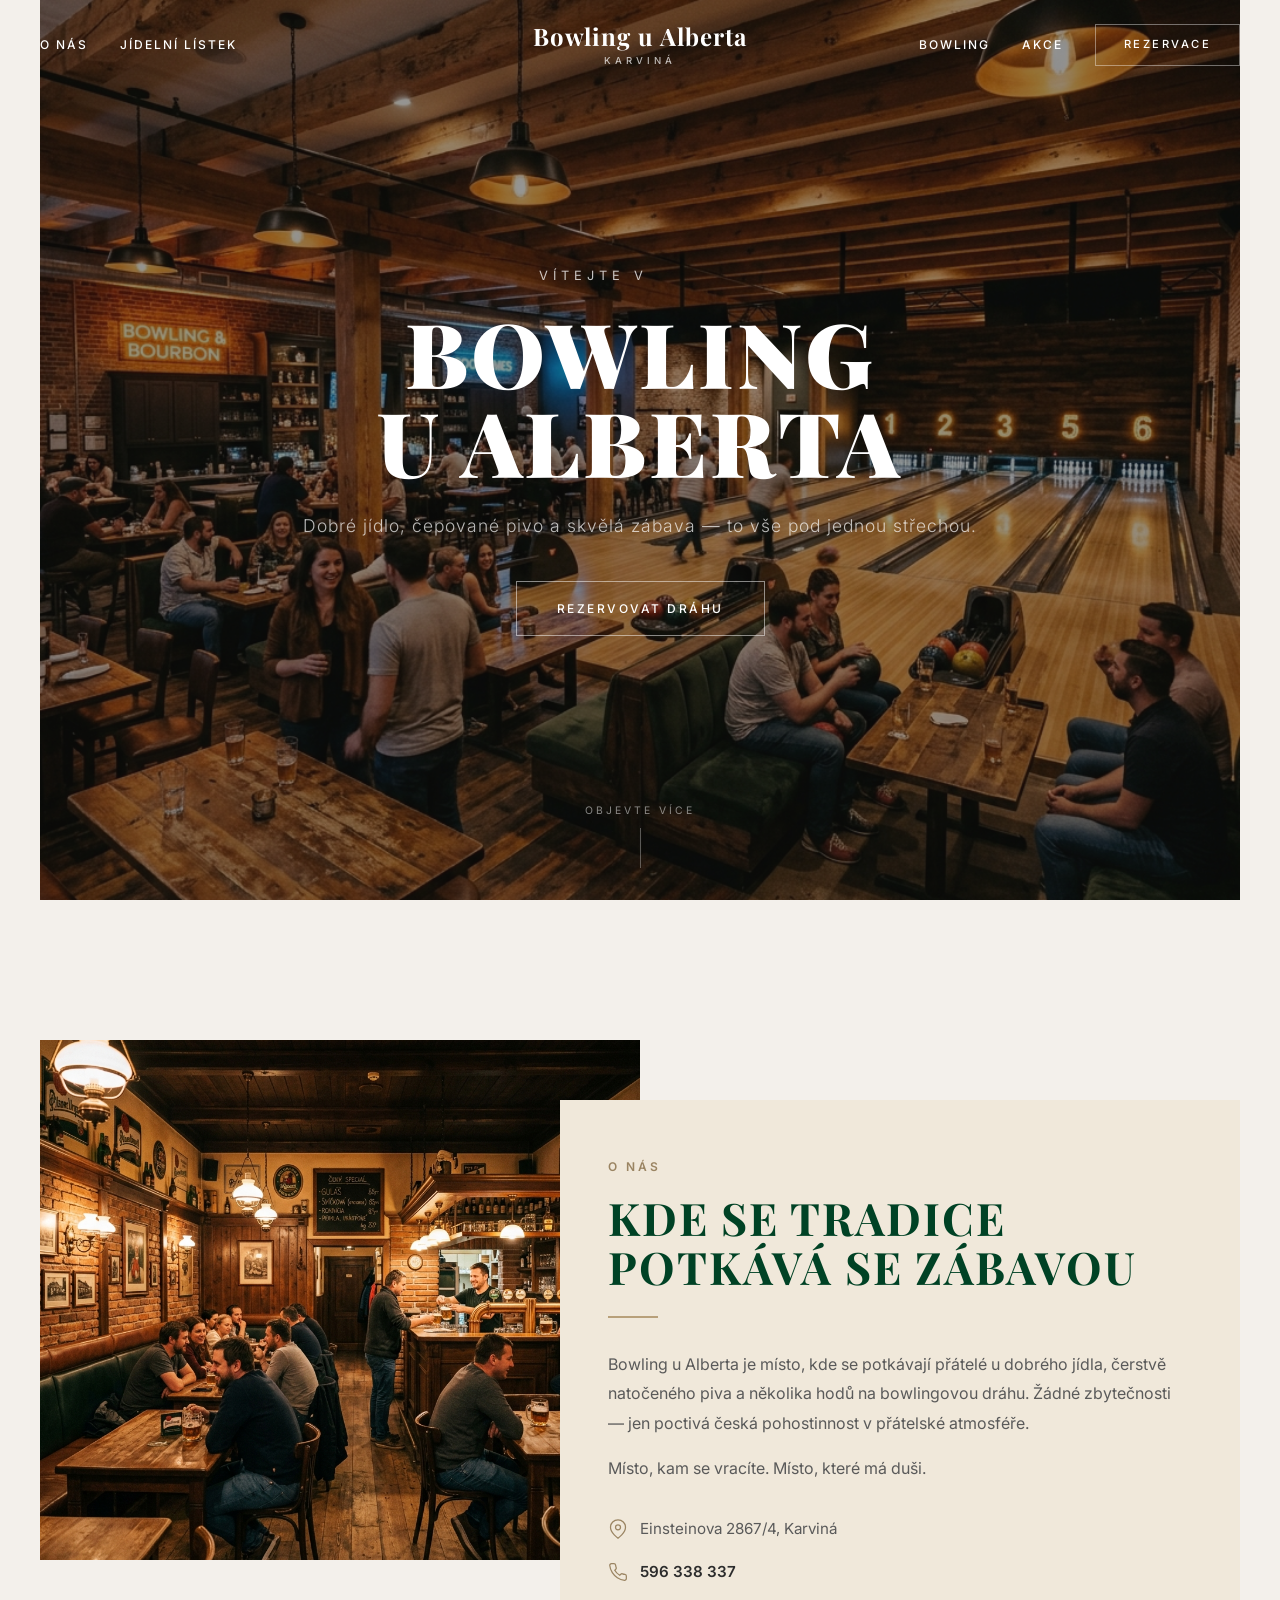
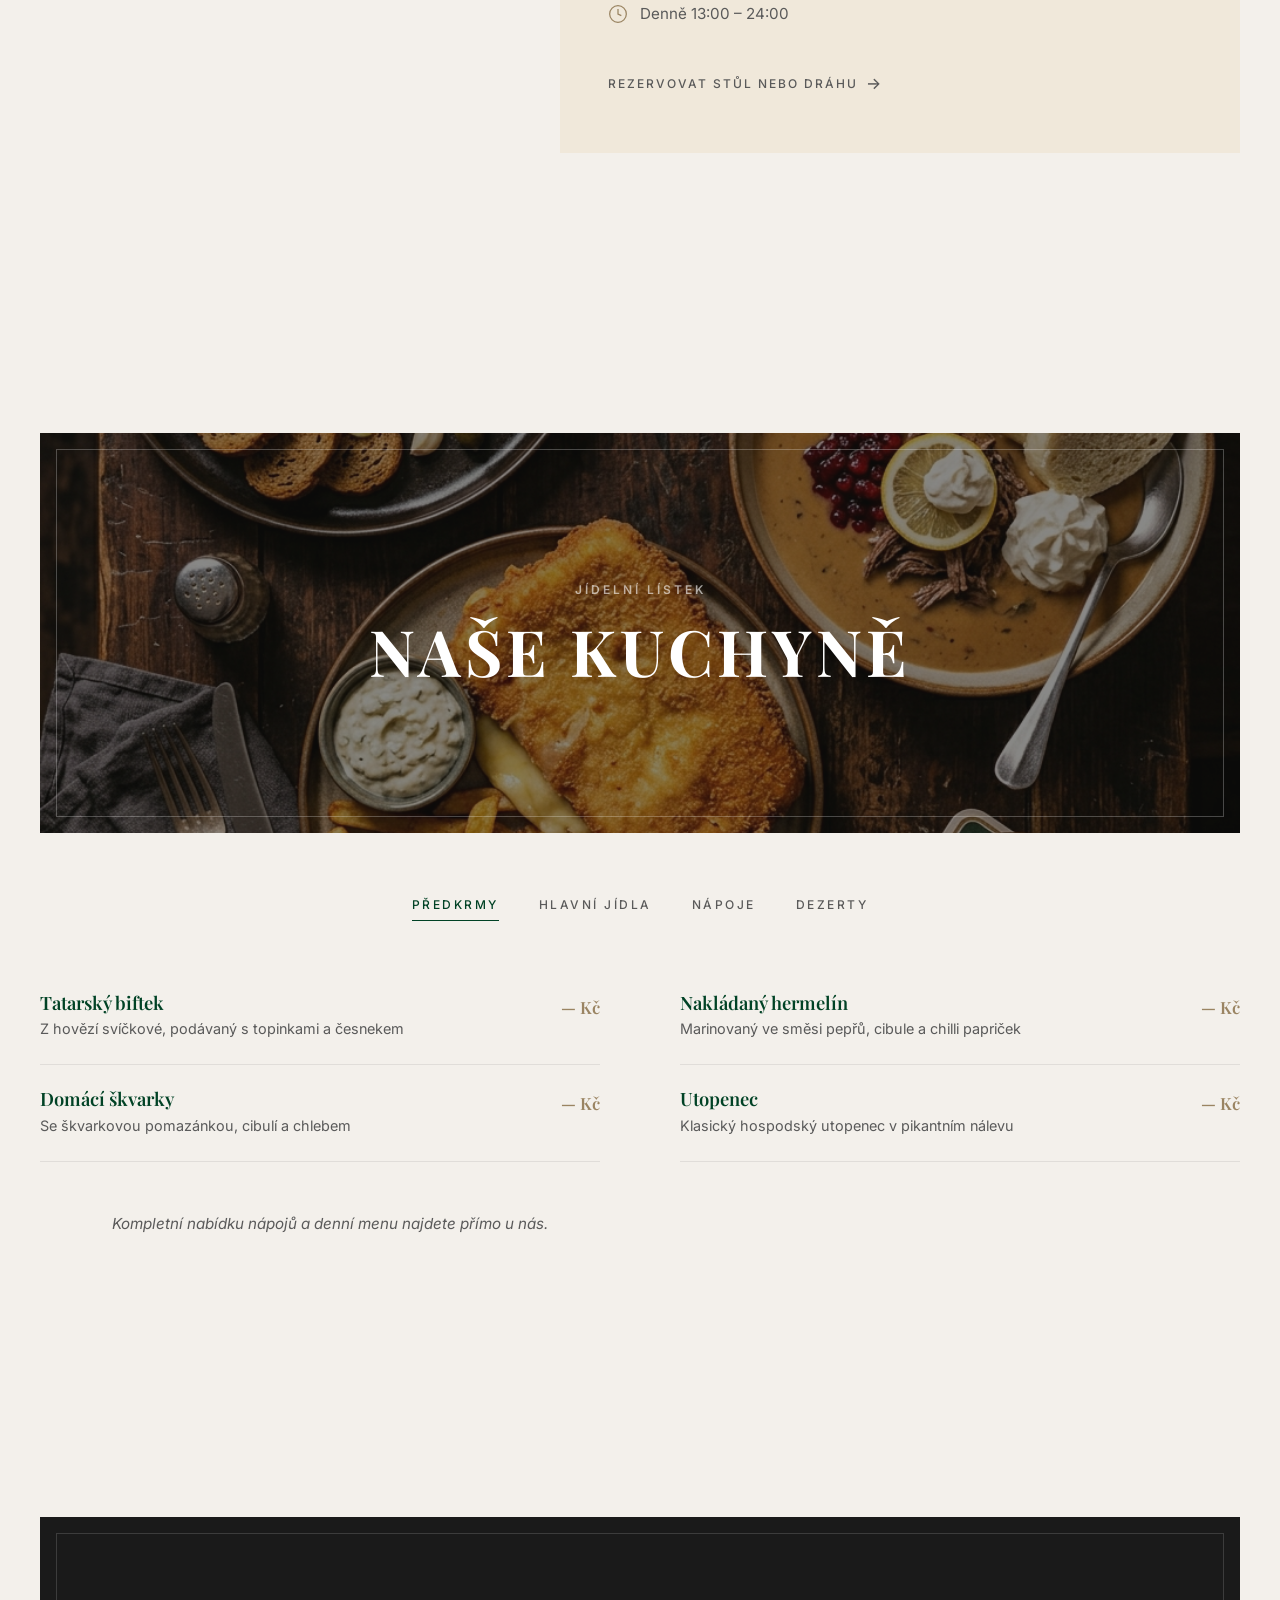
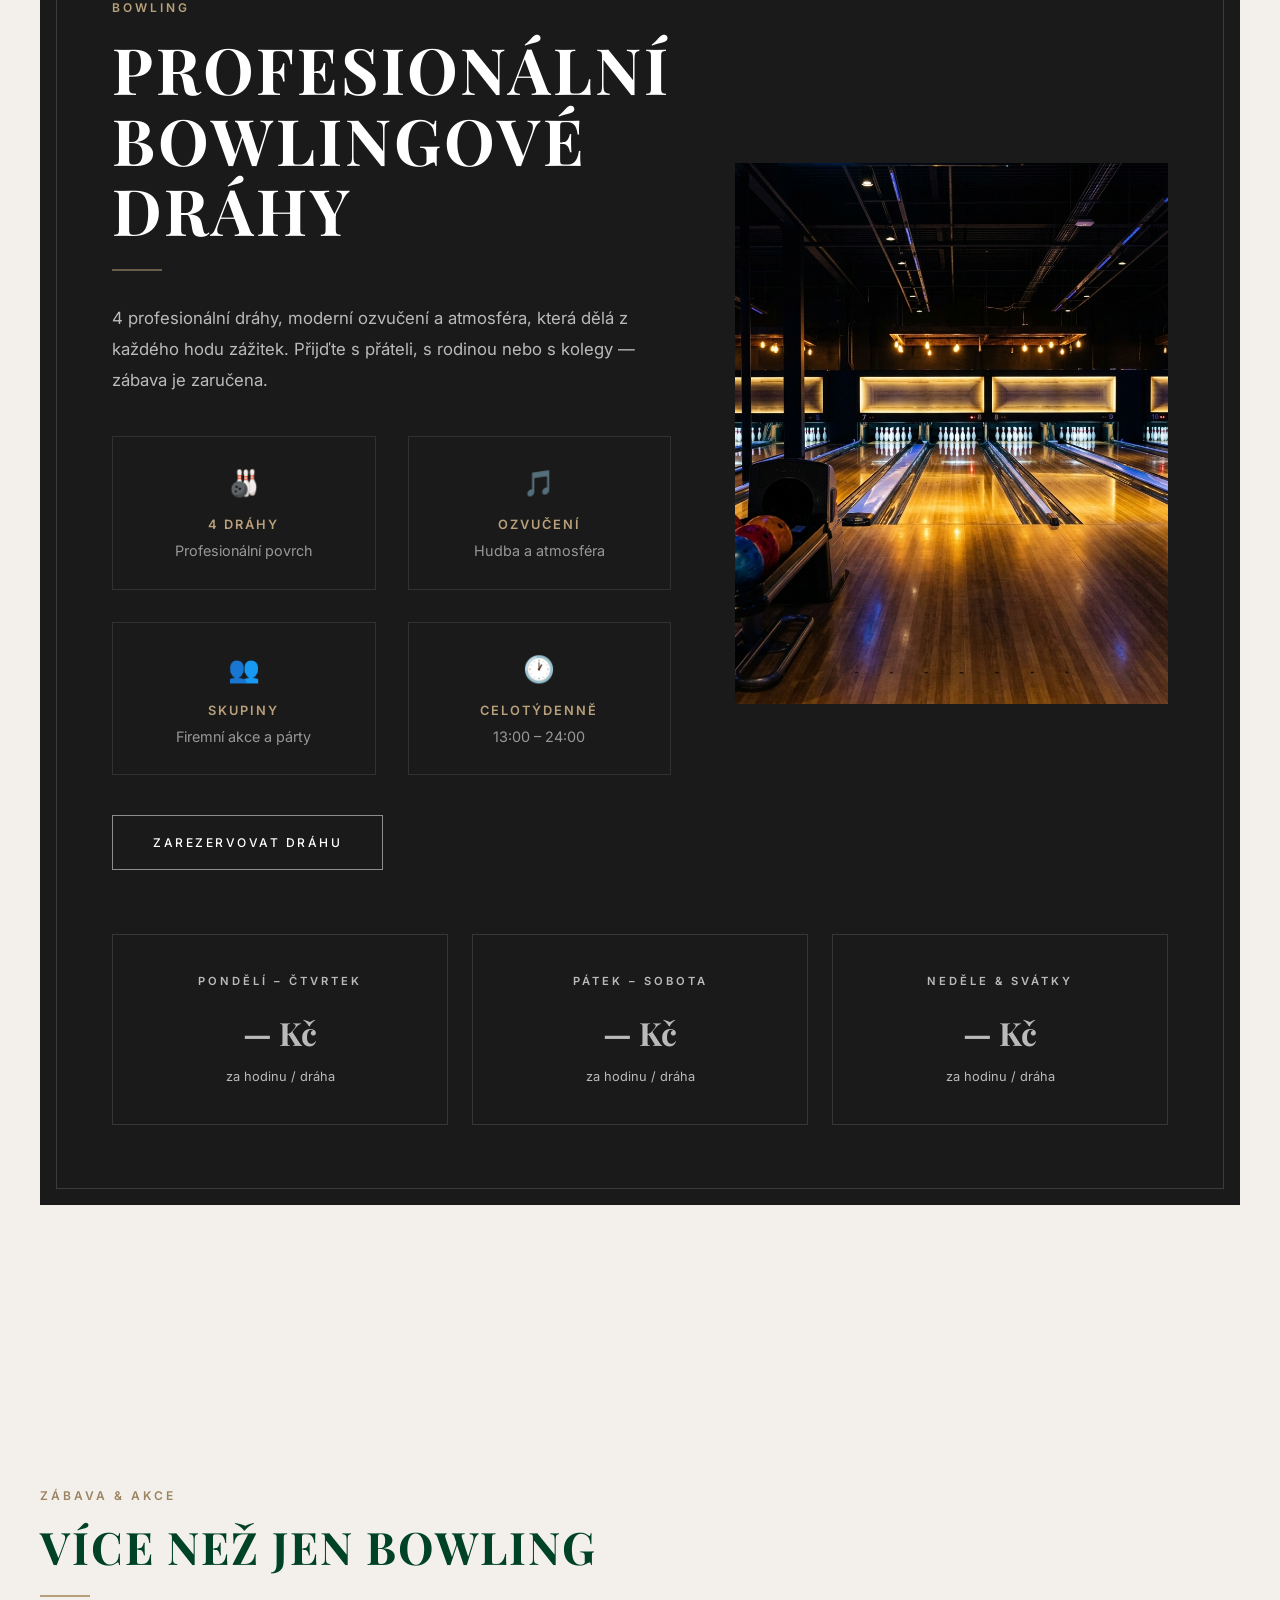
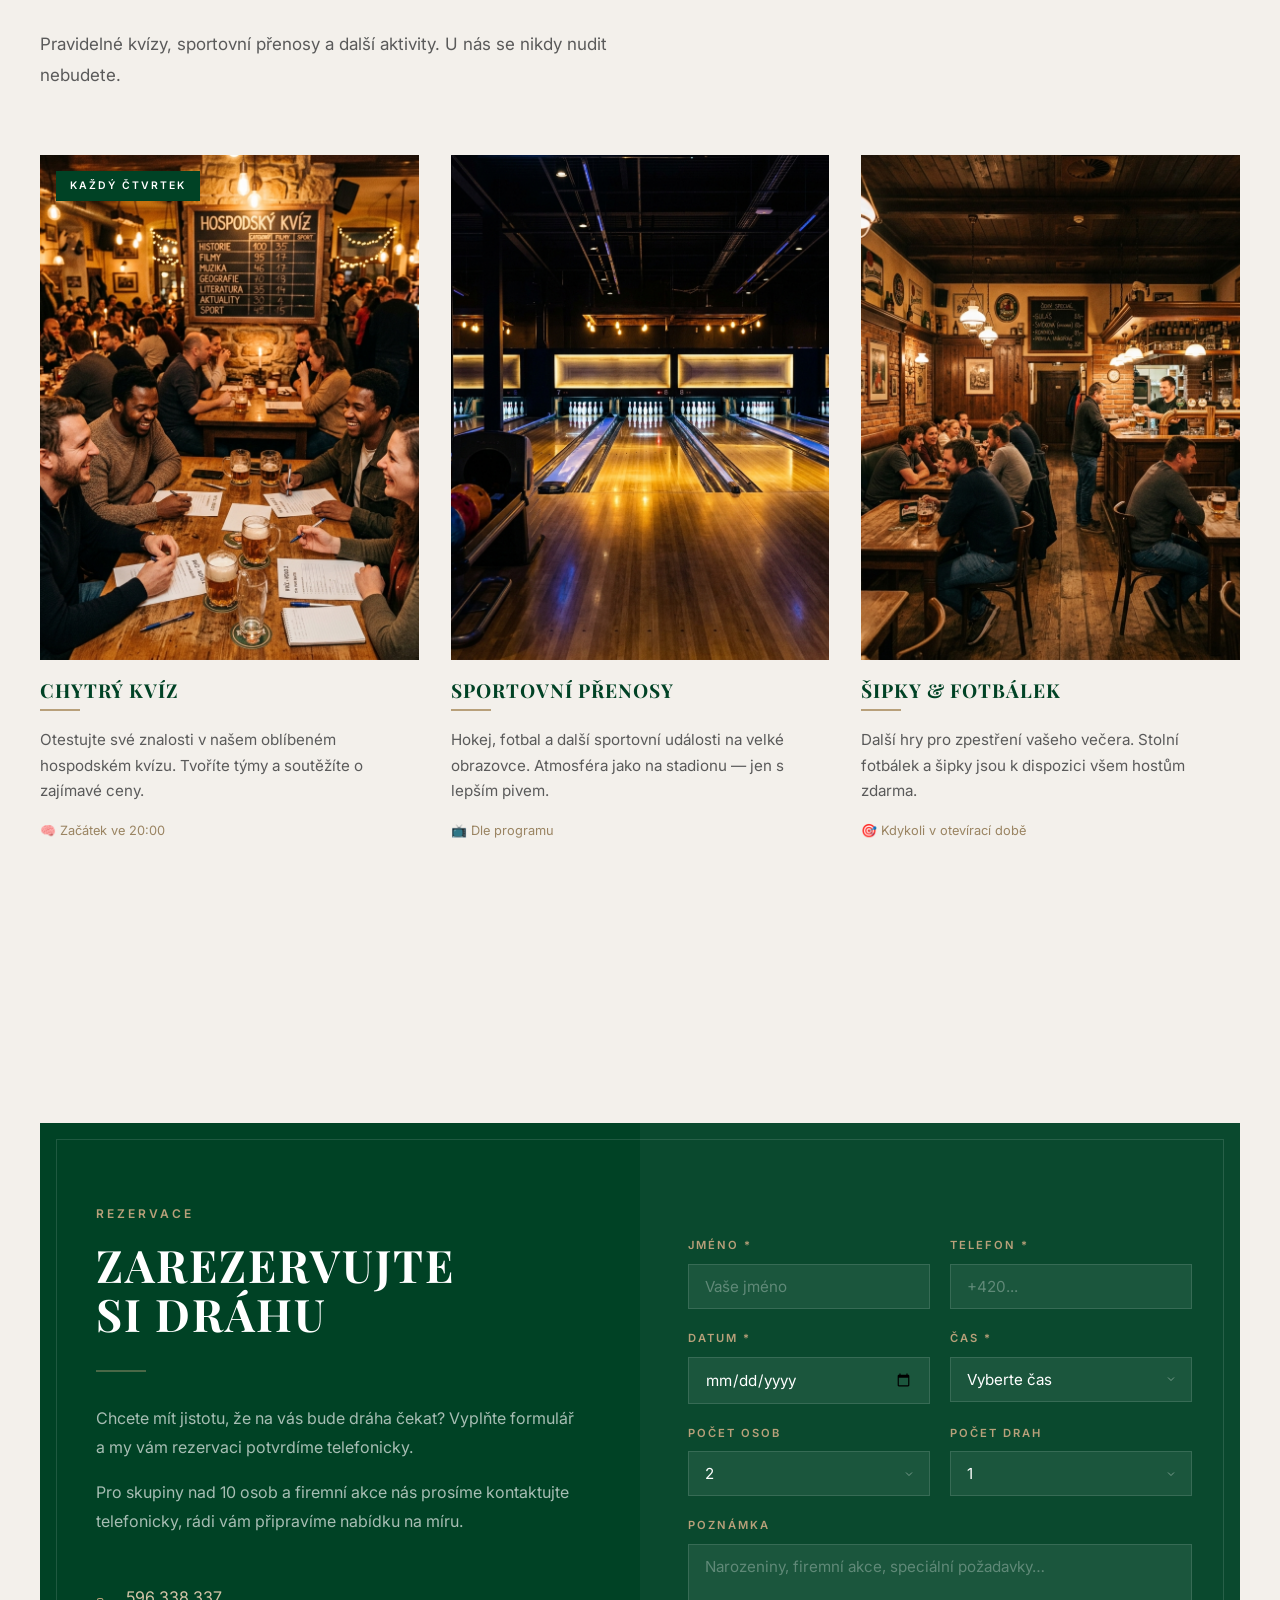
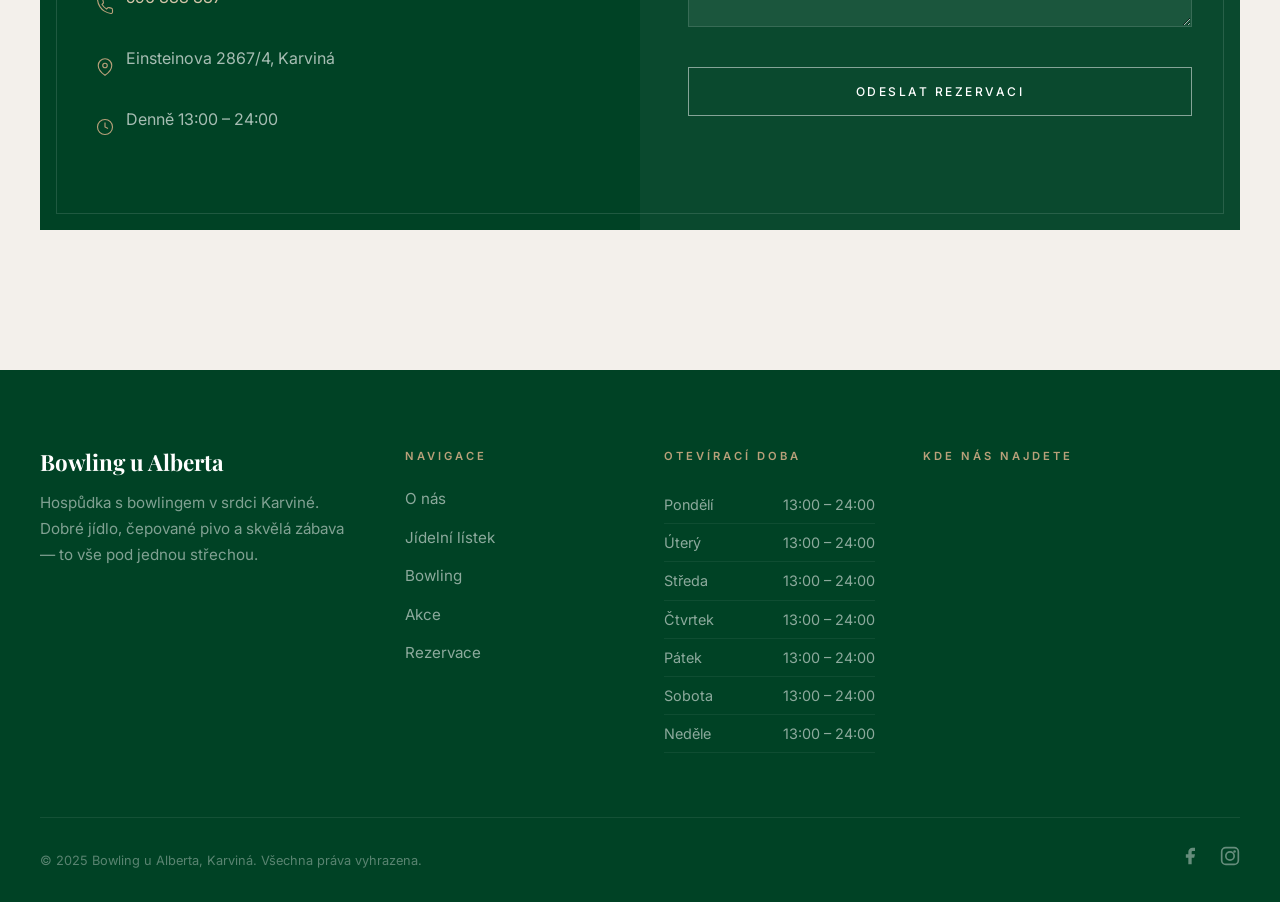
==== index.html @ 408d283d "Initial commit: Bowling u Alberta — editorial redesign" ====
<!DOCTYPE html>
<html lang="cs">
<head>
  <meta charset="UTF-8">
  <meta name="viewport" content="width=device-width, initial-scale=1.0">
  <meta name="description" content="Bowling u Alberta — Hospůdka s bowlingem v srdci Karviné. Dobré jídlo, čepované pivo a skvělá zábava pod jednou střechou.">
  <title>Bowling u Alberta — Karviná | Bowling & Restaurace</title>
  <link rel="stylesheet" href="style.css">
  <link rel="icon" href="data:image/svg+xml,<svg xmlns='http://www.w3.org/2000/svg' viewBox='0 0 100 100'><text y='.9em' font-size='90'>🎳</text></svg>">
</head>
<body>

  <!-- ========== HEADER — S&W: Centered Logo, Split Nav ========== -->
  <header class="header" id="header">
    <div class="header__inner">

      <!-- Left links -->
      <nav class="header__nav-left">
        <a href="#o-nas" class="header__link">O nás</a>
        <a href="#jidelni-listek" class="header__link">Jídelní lístek</a>
      </nav>

      <!-- Center logo -->
      <a href="#" class="header__logo">
        <span class="header__logo-text">
          Bowling u Alberta
          <span class="header__logo-sub">Karviná</span>
        </span>
      </a>

      <!-- Right links + CTA -->
      <nav class="header__nav-right">
        <a href="#bowling" class="header__link">Bowling</a>
        <a href="#akce" class="header__link">Akce</a>
        <span class="header__cta">
          <a href="#rezervace" class="btn btn--light">Rezervace</a>
        </span>
      </nav>

      <!-- Hamburger for mobile -->
      <button class="header__burger" id="burger" aria-label="Menu">
        <span></span><span></span><span></span>
      </button>

    </div>
  </header>

  <!-- Mobile Nav Overlay -->
  <nav class="mobile-nav" id="mobileNav">
    <a href="#o-nas" class="mobile-nav__link">O nás</a>
    <a href="#jidelni-listek" class="mobile-nav__link">Jídelní lístek</a>
    <a href="#bowling" class="mobile-nav__link">Bowling</a>
    <a href="#akce" class="mobile-nav__link">Akce</a>
    <a href="#kontakt" class="mobile-nav__link">Kontakt</a>
    <a href="#rezervace" class="mobile-nav__link">Rezervace</a>
  </nav>


  <!-- ========== HERO — S&W: Full viewport, inset image ========== -->
  <section class="hero" id="hero">
    <div class="hero__image-wrap">
      <img src="images/hero-gastro.jpg" alt="Bowling u Alberta — interiér">
    </div>

    <div class="hero__content">
      <p class="hero__pre">Vítejte v</p>
      <h1 class="hero__title">Bowling<br>u Alberta</h1>
      <p class="hero__sub">Dobré jídlo, čepované pivo a skvělá zábava — to vše pod jednou střechou.</p>
      <a href="#rezervace" class="btn btn--light">Rezervovat dráhu</a>
    </div>

    <div class="hero__scroll" id="heroScroll">
      <span>Objevte více</span>
      <div class="hero__scroll-line"></div>
    </div>
  </section>


  <!-- ========== O NÁS — S&W: Overlapping card on image ========== -->
  <section class="sw-section" id="o-nas">
    <div class="container">
      <div class="about reveal">

        <div class="about__image">
          <img src="images/about-interior.jpg" alt="Interiér Bowling u Alberta, Karviná">
        </div>

        <div class="about__card">
          <span class="sw-label">O nás</span>
          <h2>Kde se tradice<br>potkává se zábavou</h2>
          <hr class="sw-rule">
          <p>Bowling u Alberta je místo, kde se potkávají přátelé u dobrého jídla, čerstvě natočeného piva a několika hodů na bowlingovou dráhu. Žádné zbytečnosti — jen poctivá česká pohostinnost v přátelské atmosféře.</p>
          <p style="margin-top: 16px;">Místo, kam se vracíte. Místo, které má duši.</p>

          <div class="about__details">
            <div class="about__detail">
              <svg class="about__detail-icon" viewBox="0 0 24 24" fill="none" stroke="currentColor" stroke-width="1.5"><path d="M21 10c0 7-9 13-9 13s-9-6-9-13a9 9 0 0 1 18 0z"/><circle cx="12" cy="10" r="3"/></svg>
              <span>Einsteinova 2867/4, Karviná</span>
            </div>
            <div class="about__detail">
              <svg class="about__detail-icon" viewBox="0 0 24 24" fill="none" stroke="currentColor" stroke-width="1.5"><path d="M22 16.92v3a2 2 0 0 1-2.18 2 19.79 19.79 0 0 1-8.63-3.07 19.5 19.5 0 0 1-6-6 19.79 19.79 0 0 1-3.07-8.67A2 2 0 0 1 4.11 2h3a2 2 0 0 1 2 1.72c.127.96.361 1.903.7 2.81a2 2 0 0 1-.45 2.11L8.09 9.91a16 16 0 0 0 6 6l1.27-1.27a2 2 0 0 1 2.11-.45c.907.339 1.85.573 2.81.7A2 2 0 0 1 22 16.92z"/></svg>
              <span><strong>596 338 337</strong></span>
            </div>
            <div class="about__detail">
              <svg class="about__detail-icon" viewBox="0 0 24 24" fill="none" stroke="currentColor" stroke-width="1.5"><circle cx="12" cy="12" r="10"/><polyline points="12 6 12 12 16 14"/></svg>
              <span>Denně 13:00 – 24:00</span>
            </div>
          </div>

          <div style="margin-top: 40px;">
            <a href="#rezervace" class="arrow-link">Rezervovat stůl nebo dráhu</a>
          </div>
        </div>

      </div>
    </div>
  </section>


  <!-- ========== JÍDELNÍ LÍSTEK — S&W: Banner hero + tabs ========== -->
  <section class="sw-section" id="jidelni-listek">

    <!-- Full-width menu banner with frame -->
    <div class="menu-hero reveal">
      <img src="images/menu-food.jpg" alt="Gastronomie Bowling u Alberta">
      <div class="menu-hero__content">
        <span class="sw-label">Jídelní lístek</span>
        <h2>Naše kuchyně</h2>
      </div>
    </div>

    <!-- Tabs + Items -->
    <div class="container">
      <div class="menu__tabs reveal" id="menuTabs" role="tablist">
        <button class="menu__tab active" data-tab="predkrmy" role="tab">Předkrmy</button>
        <button class="menu__tab" data-tab="hlavni" role="tab">Hlavní jídla</button>
        <button class="menu__tab" data-tab="napoje" role="tab">Nápoje</button>
        <button class="menu__tab" data-tab="dezerty" role="tab">Dezerty</button>
      </div>

      <!-- PŘEDKRMY -->
      <div class="menu__panel active" id="panel-predkrmy">
        <div class="menu__grid reveal">
          <div class="menu__item">
            <div>
              <h3 class="menu__item-name">Tatarský biftek</h3>
              <p class="menu__item-desc">Z hovězí svíčkové, podávaný s topinkami a česnekem</p>
            </div>
            <span class="menu__item-price">— Kč</span>
          </div>
          <div class="menu__item">
            <div>
              <h3 class="menu__item-name">Nakládaný hermelín</h3>
              <p class="menu__item-desc">Marinovaný ve směsi pepřů, cibule a chilli papriček</p>
            </div>
            <span class="menu__item-price">— Kč</span>
          </div>
          <div class="menu__item">
            <div>
              <h3 class="menu__item-name">Domácí škvarky</h3>
              <p class="menu__item-desc">Se škvarkovou pomazánkou, cibulí a chlebem</p>
            </div>
            <span class="menu__item-price">— Kč</span>
          </div>
          <div class="menu__item">
            <div>
              <h3 class="menu__item-name">Utopenec</h3>
              <p class="menu__item-desc">Klasický hospodský utopenec v pikantním nálevu</p>
            </div>
            <span class="menu__item-price">— Kč</span>
          </div>
        </div>
      </div>

      <!-- HLAVNÍ JÍDLA -->
      <div class="menu__panel" id="panel-hlavni">
        <div class="menu__grid reveal">
          <div class="menu__item">
            <div>
              <h3 class="menu__item-name">Svíčková na smetaně</h3>
              <p class="menu__item-desc">S houskovým knedlíkem, brusinkami a šlehačkou</p>
            </div>
            <span class="menu__item-price">— Kč</span>
          </div>
          <div class="menu__item">
            <div>
              <h3 class="menu__item-name">Hovězí burger Albert</h3>
              <p class="menu__item-desc">200g hovězí, cheddar, karamelizovaná cibule, hranolky</p>
            </div>
            <span class="menu__item-price">— Kč</span>
          </div>
          <div class="menu__item">
            <div>
              <h3 class="menu__item-name">Smažený sýr</h3>
              <p class="menu__item-desc">Klasika — s hranolky a domácí tatarskou omáčkou</p>
            </div>
            <span class="menu__item-price">— Kč</span>
          </div>
          <div class="menu__item">
            <div>
              <h3 class="menu__item-name">Kuřecí steak</h3>
              <p class="menu__item-desc">Grilovaný kuřecí steak se zeleninou a americkými brambory</p>
            </div>
            <span class="menu__item-price">— Kč</span>
          </div>
          <div class="menu__item">
            <div>
              <h3 class="menu__item-name">Řízek po vídeňsku</h3>
              <p class="menu__item-desc">Vepřový řízek s bramborovým salátem</p>
            </div>
            <span class="menu__item-price">— Kč</span>
          </div>
          <div class="menu__item">
            <div>
              <h3 class="menu__item-name">Grilovaná žebírka</h3>
              <p class="menu__item-desc">Marinovaná v BBQ omáčce, coleslaw, pečivo</p>
            </div>
            <span class="menu__item-price">— Kč</span>
          </div>
        </div>
      </div>

      <!-- NÁPOJE -->
      <div class="menu__panel" id="panel-napoje">
        <div class="menu__grid reveal">
          <div class="menu__item">
            <div>
              <h3 class="menu__item-name">Pilsner Urquell</h3>
              <p class="menu__item-desc">Čepované, 0.5l</p>
            </div>
            <span class="menu__item-price">— Kč</span>
          </div>
          <div class="menu__item">
            <div>
              <h3 class="menu__item-name">Birell</h3>
              <p class="menu__item-desc">Nealkoholické pivo, 0.5l</p>
            </div>
            <span class="menu__item-price">— Kč</span>
          </div>
          <div class="menu__item">
            <div>
              <h3 class="menu__item-name">Kofola</h3>
              <p class="menu__item-desc">Točená, 0.4l</p>
            </div>
            <span class="menu__item-price">— Kč</span>
          </div>
          <div class="menu__item">
            <div>
              <h3 class="menu__item-name">Domácí limonáda</h3>
              <p class="menu__item-desc">Dle denní nabídky — citron, zázvor, rozmarýn</p>
            </div>
            <span class="menu__item-price">— Kč</span>
          </div>
        </div>
      </div>

      <!-- DEZERTY -->
      <div class="menu__panel" id="panel-dezerty">
        <div class="menu__grid reveal">
          <div class="menu__item">
            <div>
              <h3 class="menu__item-name">Palačinky s Nutellou</h3>
              <p class="menu__item-desc">Se šlehačkou a čerstvým ovocem</p>
            </div>
            <span class="menu__item-price">— Kč</span>
          </div>
          <div class="menu__item">
            <div>
              <h3 class="menu__item-name">Jablečný štrúdl</h3>
              <p class="menu__item-desc">S vanilkovým zmrzlinovým kopečkem</p>
            </div>
            <span class="menu__item-price">— Kč</span>
          </div>
        </div>
      </div>

      <p class="menu__note reveal">Kompletní nabídku nápojů a denní menu najdete přímo u nás.</p>
    </div>
  </section>


  <!-- ========== BOWLING — S&W: Framed dark section ========== -->
  <section class="sw-section" id="bowling">
    <div class="framed reveal">
      <div class="framed__layout">

        <div class="framed__text">
          <span class="sw-label">Bowling</span>
          <h2>Profesionální<br>bowlingové dráhy</h2>
          <hr class="sw-rule">
          <p>4 profesionální dráhy, moderní ozvučení a atmosféra, která dělá z každého hodu zážitek. Přijďte s přáteli, s rodinou nebo s kolegy — zábava je zaručena.</p>

          <div class="bowling__features">
            <div class="bowling__feature">
              <span class="bowling__feature-icon">🎳</span>
              <h3>4 dráhy</h3>
              <p>Profesionální povrch</p>
            </div>
            <div class="bowling__feature">
              <span class="bowling__feature-icon">🎵</span>
              <h3>Ozvučení</h3>
              <p>Hudba a atmosféra</p>
            </div>
            <div class="bowling__feature">
              <span class="bowling__feature-icon">👥</span>
              <h3>Skupiny</h3>
              <p>Firemní akce a párty</p>
            </div>
            <div class="bowling__feature">
              <span class="bowling__feature-icon">🕐</span>
              <h3>Celotýdenně</h3>
              <p>13:00 – 24:00</p>
            </div>
          </div>

          <div style="margin-top: 40px;">
            <a href="#rezervace" class="btn btn--light">Zarezervovat dráhu</a>
          </div>
        </div>

        <div class="framed__image">
          <img src="images/bowling-lanes.jpg" alt="Bowlingové dráhy v Bowling u Alberta">
        </div>

      </div>

      <!-- Pricing -->
      <div class="bowling__pricing reveal">
        <div class="bowling__price-card">
          <p class="bowling__price-card-title">Pondělí – Čtvrtek</p>
          <p class="bowling__price-card-price">— Kč</p>
          <p class="bowling__price-card-unit">za hodinu / dráha</p>
        </div>
        <div class="bowling__price-card">
          <p class="bowling__price-card-title">Pátek – Sobota</p>
          <p class="bowling__price-card-price">— Kč</p>
          <p class="bowling__price-card-unit">za hodinu / dráha</p>
        </div>
        <div class="bowling__price-card">
          <p class="bowling__price-card-title">Neděle & Svátky</p>
          <p class="bowling__price-card-price">— Kč</p>
          <p class="bowling__price-card-unit">za hodinu / dráha</p>
        </div>
      </div>
    </div>
  </section>


  <!-- ========== AKCE — S&W: Hall of Fame cards ========== -->
  <section class="sw-section" id="akce">
    <div class="container">
      <span class="sw-label reveal">Zábava & Akce</span>
      <h2 class="reveal" style="font-size: clamp(2rem,3.5vw,2.8rem); text-transform: uppercase; letter-spacing: 2px; margin-bottom: 8px;">Více než jen bowling</h2>
      <hr class="sw-rule reveal">
      <p class="reveal" style="margin-bottom: 64px;">Pravidelné kvízy, sportovní přenosy a další aktivity. U nás se nikdy nudit nebudete.</p>

      <div class="hall-grid reveal-stagger">
        <div class="hall-card reveal">
          <div class="hall-card__image">
            <img src="images/events-quiz.jpg" alt="Kvízový večer">
            <span class="hall-card__badge">Každý čtvrtek</span>
          </div>
          <h3 class="hall-card__title">Chytrý kvíz</h3>
          <hr class="hall-card__rule">
          <p class="hall-card__desc">Otestujte své znalosti v našem oblíbeném hospodském kvízu. Tvoříte týmy a soutěžíte o zajímavé ceny.</p>
          <span class="hall-card__meta">🧠 Začátek ve 20:00</span>
        </div>

        <div class="hall-card reveal">
          <div class="hall-card__image">
            <img src="images/bowling-lanes.jpg" alt="Sportovní přenosy">
          </div>
          <h3 class="hall-card__title">Sportovní přenosy</h3>
          <hr class="hall-card__rule">
          <p class="hall-card__desc">Hokej, fotbal a další sportovní události na velké obrazovce.
             Atmosféra jako na stadionu — jen s lepším pivem.</p>
          <span class="hall-card__meta">📺 Dle programu</span>
        </div>

        <div class="hall-card reveal">
          <div class="hall-card__image">
            <img src="images/about-interior.jpg" alt="Šipky a fotbálek">
          </div>
          <h3 class="hall-card__title">Šipky & Fotbálek</h3>
          <hr class="hall-card__rule">
          <p class="hall-card__desc">Další hry pro zpestření vašeho večera. Stolní fotbálek a šipky jsou k dispozici všem hostům zdarma.</p>
          <span class="hall-card__meta">🎯 Kdykoli v otevírací době</span>
        </div>
      </div>
    </div>
  </section>


  <!-- ========== REZERVACE — S&W: Framed with form ========== -->
  <section class="sw-section" id="rezervace">
    <div class="reservation reveal">

      <div class="reservation__inner">
        <!-- Left: info -->
        <div class="reservation__info">
          <span class="sw-label" style="color: var(--champagne);">Rezervace</span>
          <h2>Zarezervujte<br>si dráhu</h2>
          <hr class="sw-rule">
          <p>Chcete mít jistotu, že na vás bude dráha čekat? Vyplňte formulář a my vám rezervaci potvrdíme telefonicky.</p>
          <p>Pro skupiny nad 10 osob a firemní akce nás prosíme kontaktujte telefonicky, rádi vám připravíme nabídku na míru.</p>

          <div class="reservation__contact">
            <div class="reservation__contact-item">
              <svg class="reservation__contact-icon" viewBox="0 0 24 24" fill="none" stroke="currentColor" stroke-width="1.5"><path d="M22 16.92v3a2 2 0 0 1-2.18 2 19.79 19.79 0 0 1-8.63-3.07 19.5 19.5 0 0 1-6-6 19.79 19.79 0 0 1-3.07-8.67A2 2 0 0 1 4.11 2h3a2 2 0 0 1 2 1.72c.127.96.361 1.903.7 2.81a2 2 0 0 1-.45 2.11L8.09 9.91a16 16 0 0 0 6 6l1.27-1.27a2 2 0 0 1 2.11-.45c.907.339 1.85.573 2.81.7A2 2 0 0 1 22 16.92z"/></svg>
              <p class="reservation__contact-text"><a href="tel:+420596338337">596 338 337</a></p>
            </div>
            <div class="reservation__contact-item">
              <svg class="reservation__contact-icon" viewBox="0 0 24 24" fill="none" stroke="currentColor" stroke-width="1.5"><path d="M21 10c0 7-9 13-9 13s-9-6-9-13a9 9 0 0 1 18 0z"/><circle cx="12" cy="10" r="3"/></svg>
              <p class="reservation__contact-text">Einsteinova 2867/4, Karviná</p>
            </div>
            <div class="reservation__contact-item">
              <svg class="reservation__contact-icon" viewBox="0 0 24 24" fill="none" stroke="currentColor" stroke-width="1.5"><circle cx="12" cy="12" r="10"/><polyline points="12 6 12 12 16 14"/></svg>
              <p class="reservation__contact-text">Denně 13:00 – 24:00</p>
            </div>
          </div>
        </div>

        <!-- Right: form -->
        <div class="reservation__form-wrap">
          <form id="reservationForm" novalidate>
            <div class="form__row">
              <div class="form__group">
                <label class="form__label" for="name">Jméno *</label>
                <input class="form__input" type="text" id="name" name="name" placeholder="Vaše jméno" required>
                <span class="form__error" id="name-error"></span>
              </div>
              <div class="form__group">
                <label class="form__label" for="phone">Telefon *</label>
                <input class="form__input" type="tel" id="phone" name="phone" placeholder="+420..." required>
                <span class="form__error" id="phone-error"></span>
              </div>
            </div>

            <div class="form__row">
              <div class="form__group">
                <label class="form__label" for="date">Datum *</label>
                <input class="form__input" type="date" id="date" name="date" required>
                <span class="form__error" id="date-error"></span>
              </div>
              <div class="form__group">
                <label class="form__label" for="time">Čas *</label>
                <select class="form__select" id="time" name="time" required>
                  <option value="">Vyberte čas</option>
                  <option>13:00</option><option>14:00</option>
                  <option>15:00</option><option>16:00</option>
                  <option>17:00</option><option>18:00</option>
                  <option>19:00</option><option>20:00</option>
                  <option>21:00</option><option>22:00</option>
                  <option>23:00</option>
                </select>
                <span class="form__error" id="time-error"></span>
              </div>
            </div>

            <div class="form__row">
              <div class="form__group">
                <label class="form__label" for="guests">Počet osob</label>
                <select class="form__select" id="guests" name="guests">
                  <option>2</option><option>3</option>
                  <option>4</option><option>5</option>
                  <option>6</option><option>7</option>
                  <option>8</option><option>9</option>
                  <option>10</option>
                </select>
              </div>
              <div class="form__group">
                <label class="form__label" for="lanes">Počet drah</label>
                <select class="form__select" id="lanes" name="lanes">
                  <option>1</option><option>2</option>
                  <option>3</option><option>4</option>
                </select>
              </div>
            </div>

            <div class="form__row">
              <div class="form__group form__group--full">
                <label class="form__label" for="note">Poznámka</label>
                <textarea class="form__textarea" id="note" name="note" placeholder="Narozeniny, firemní akce, speciální požadavky…" rows="3"></textarea>
              </div>
            </div>

            <button type="submit" class="btn btn--light form__submit">Odeslat rezervaci</button>
          </form>

          <!-- Success overlay -->
          <div class="form__success" id="formSuccess">
            <div class="form__success-icon">
              <svg width="24" height="24" viewBox="0 0 24 24" fill="none" stroke="currentColor" stroke-width="2"><polyline points="20 6 9 17 4 12"/></svg>
            </div>
            <h3>Děkujeme!</h3>
            <p>Vaši rezervaci jsme přijali. Brzy vás budeme kontaktovat telefonicky pro potvrzení.</p>
          </div>
        </div>
      </div>

    </div>
  </section>


  <!-- ========== FOOTER ========== -->
  <footer class="footer" id="kontakt">
    <div class="container">

      <div class="footer__grid">
        <!-- Brand -->
        <div class="footer__brand">
          <h3>Bowling u Alberta</h3>
          <p>Hospůdka s bowlingem v srdci Karviné. Dobré jídlo, čepované pivo a skvělá zábava — to vše pod jednou střechou.</p>
        </div>

        <!-- Navigation -->
        <div>
          <h4 class="footer__heading">Navigace</h4>
          <nav class="footer__nav">
            <a href="#o-nas">O nás</a>
            <a href="#jidelni-listek">Jídelní lístek</a>
            <a href="#bowling">Bowling</a>
            <a href="#akce">Akce</a>
            <a href="#rezervace">Rezervace</a>
          </nav>
        </div>

        <!-- Hours -->
        <div>
          <h4 class="footer__heading">Otevírací doba</h4>
          <div class="footer__hours-row"><span>Pondělí</span><span>13:00 – 24:00</span></div>
          <div class="footer__hours-row"><span>Úterý</span><span>13:00 – 24:00</span></div>
          <div class="footer__hours-row"><span>Středa</span><span>13:00 – 24:00</span></div>
          <div class="footer__hours-row"><span>Čtvrtek</span><span>13:00 – 24:00</span></div>
          <div class="footer__hours-row"><span>Pátek</span><span>13:00 – 24:00</span></div>
          <div class="footer__hours-row"><span>Sobota</span><span>13:00 – 24:00</span></div>
          <div class="footer__hours-row"><span>Neděle</span><span>13:00 – 24:00</span></div>
        </div>

        <!-- Map -->
        <div>
          <h4 class="footer__heading">Kde nás najdete</h4>
          <div class="footer__map">
            <iframe src="https://www.google.com/maps/embed?pb=!1m18!1m12!1m3!1d2566.7!2d18.5413!3d49.8543!2m3!1f0!2f0!3f0!3m2!1i1024!2i768!4f13.1!3m3!1m2!1s0x0%3A0x0!2zNDnCsDUxJzE1LjUiTiAxOMKwMzInMjguNyJF!5e0!3m2!1scs!2scz!4v1" allowfullscreen="" loading="lazy"></iframe>
          </div>
        </div>
      </div>

      <div class="footer__bottom">
        <p class="footer__copy">© 2025 Bowling u Alberta, Karviná. Všechna práva vyhrazena.</p>
        <div class="footer__social">
          <a href="#" aria-label="Facebook">
            <svg viewBox="0 0 24 24" fill="currentColor"><path d="M18 2h-3a5 5 0 0 0-5 5v3H7v4h3v8h4v-8h3l1-4h-4V7a1 1 0 0 1 1-1h3z"/></svg>
          </a>
          <a href="#" aria-label="Instagram">
            <svg viewBox="0 0 24 24" fill="none" stroke="currentColor" stroke-width="2"><rect x="2" y="2" width="20" height="20" rx="5"/><circle cx="12" cy="12" r="5"/><circle cx="17.5" cy="6.5" r="1.5" fill="currentColor" stroke="none"/></svg>
          </a>
        </div>
      </div>

    </div>
  </footer>


  <script src="script.js"></script>
</body>
</html>
---- style.css ----
/* ===================================================
   BOWLING U ALBERTA — Design System
   Faithfully inspired by smithandwollensky.com
   =================================================== */

@import url('https://fonts.googleapis.com/css2?family=Playfair+Display:ital,wght@0,400;0,500;0,600;0,700;0,800;0,900;1,400;1,500&family=Inter:wght@300;400;500;600;700&display=swap');

/* --- CSS Custom Properties --- */
:root {
  --bg:               #F3F0EB;
  --bg-alt:           #EDE8E0;
  --cream-card:       #F0E8DA;
  --charcoal:         #2C2C2C;
  --charcoal-light:   #5A5A5A;
  --hunter:           #004225;
  --hunter-dark:      #00331C;
  --champagne:        #B8A07A;
  --champagne-light:  #D4C5A9;
  --champagne-dark:   #9A8462;
  --white:            #FFFFFF;
  --black:            #1A1A1A;
  --overlay:          rgba(20, 20, 18, 0.45);
  --error:            #9B4D4D;
  --success:          #4D7A5E;

  --font-serif:       'Playfair Display', 'Georgia', serif;
  --font-sans:        'Inter', 'Helvetica Neue', Arial, sans-serif;

  --header-height:    90px;
  --max-width:        1320px;
  --section-gap:      140px;
  --frame-inset:      40px;

  --ease:             cubic-bezier(0.25, 0.46, 0.45, 0.94);
  --ease-smooth:      cubic-bezier(0.4, 0, 0.2, 1);
}


/* ===================================================
   RESET & BASE
   =================================================== */

*, *::before, *::after { box-sizing: border-box; margin: 0; padding: 0; }

html {
  scroll-behavior: smooth;
  font-size: 16px;
  -webkit-font-smoothing: antialiased;
  -moz-osx-font-smoothing: grayscale;
}

body {
  font-family: var(--font-sans);
  font-weight: 400;
  line-height: 1.75;
  color: var(--charcoal);
  background: var(--bg);
  overflow-x: hidden;
}

h1, h2, h3, h4 {
  font-family: var(--font-serif);
  color: var(--hunter);
  line-height: 1.1;
  font-weight: 700;
}

p {
  font-size: 1.0625rem;
  color: var(--charcoal-light);
  max-width: 580px;
  line-height: 1.8;
}

a       { color: var(--hunter); text-decoration: none; transition: color 200ms var(--ease); }
a:hover { color: var(--hunter-dark); }

img     { display: block; max-width: 100%; height: auto; }
ul, ol  { list-style: none; }
button, input, select, textarea { font-family: inherit; font-size: inherit; border: none; outline: none; background: none; }
button  { cursor: pointer; }

::selection { background: var(--champagne); color: var(--charcoal); }


/* ===================================================
   UTILITY
   =================================================== */

.container {
  width: 100%;
  max-width: var(--max-width);
  margin: 0 auto;
  padding: 0 var(--frame-inset);
}

/* S&W-style label: small caps, wide tracking */
.sw-label {
  font-family: var(--font-sans);
  font-size: 0.75rem;
  font-weight: 600;
  letter-spacing: 3px;
  text-transform: uppercase;
  color: var(--champagne-dark);
  display: block;
  margin-bottom: 16px;
}

/* S&W-style short divider under headings */
.sw-rule {
  width: 50px;
  height: 2px;
  background: var(--champagne);
  border: none;
  margin: 24px 0 32px;
}

.sw-rule--center { margin-left: auto; margin-right: auto; }

/* Reveal animation */
.reveal {
  opacity: 0;
  transform: translateY(30px);
  transition: opacity 700ms var(--ease-smooth), transform 700ms var(--ease-smooth);
}
.reveal.revealed { opacity: 1; transform: translateY(0); }

.reveal-stagger > .reveal:nth-child(1) { transition-delay: 0ms; }
.reveal-stagger > .reveal:nth-child(2) { transition-delay: 120ms; }
.reveal-stagger > .reveal:nth-child(3) { transition-delay: 240ms; }
.reveal-stagger > .reveal:nth-child(4) { transition-delay: 360ms; }


/* ===================================================
   S&W BUTTON — ghost style, thin border
   =================================================== */

.btn {
  display: inline-flex;
  align-items: center;
  justify-content: center;
  font-family: var(--font-sans);
  font-size: 0.75rem;
  font-weight: 500;
  letter-spacing: 2.5px;
  text-transform: uppercase;
  padding: 16px 40px;
  border: 1px solid var(--champagne-dark);
  color: var(--charcoal);
  background: transparent;
  transition: all 350ms var(--ease);
  cursor: pointer;
}

.btn:hover {
  background: var(--hunter);
  border-color: var(--hunter);
  color: var(--white);
}

.btn--light {
  border-color: rgba(255,255,255,0.5);
  color: var(--white);
}

.btn--light:hover {
  background: var(--white);
  border-color: var(--white);
  color: var(--hunter);
}

.btn--filled {
  background: var(--hunter);
  border-color: var(--hunter);
  color: var(--white);
}

.btn--filled:hover {
  background: var(--hunter-dark);
  border-color: var(--hunter-dark);
}

/* Arrow link (S&W pattern) */
.arrow-link {
  font-family: var(--font-sans);
  font-size: 0.75rem;
  font-weight: 500;
  letter-spacing: 2px;
  text-transform: uppercase;
  color: var(--charcoal-light);
  text-decoration: none;
  display: inline-flex;
  align-items: center;
  gap: 8px;
  transition: color 200ms var(--ease);
}

.arrow-link:hover { color: var(--hunter); }
.arrow-link::after { content: '→'; font-size: 1rem; }


/* ===================================================
   HEADER — S&W: Centered logo, split nav, hamburger
   =================================================== */

.header {
  position: fixed;
  top: 0; left: 0; right: 0;
  z-index: 1000;
  height: var(--header-height);
  display: flex;
  align-items: center;
  transition: all 400ms var(--ease);
}

.header--scrolled {
  background: rgba(243, 240, 235, 0.97);
  backdrop-filter: blur(12px);
  -webkit-backdrop-filter: blur(12px);
  box-shadow: 0 1px 0 rgba(0,0,0,0.06);
}

.header__inner {
  display: flex;
  align-items: center;
  justify-content: space-between;
  width: 100%;
  max-width: var(--max-width);
  margin: 0 auto;
  padding: 0 var(--frame-inset);
}

/* Left nav links */
.header__nav-left {
  display: flex;
  gap: 32px;
  flex: 1;
}

/* Center logo */
.header__logo {
  text-decoration: none;
  text-align: center;
  z-index: 1001;
  flex-shrink: 0;
  padding: 0 40px;
}

.header__logo-text {
  font-family: var(--font-serif);
  font-size: 1.5rem;
  font-weight: 700;
  color: var(--white);
  letter-spacing: 1px;
  line-height: 1.1;
  white-space: nowrap;
  transition: color 400ms var(--ease);
}

.header__logo-sub {
  display: block;
  font-family: var(--font-sans);
  font-size: 0.6rem;
  font-weight: 500;
  letter-spacing: 4px;
  text-transform: uppercase;
  opacity: 0.7;
  margin-top: 2px;
}

.header--scrolled .header__logo-text { color: var(--hunter); }

/* Right nav + CTA */
.header__nav-right {
  display: flex;
  align-items: center;
  gap: 32px;
  flex: 1;
  justify-content: flex-end;
}

/* Nav links */
.header__link {
  font-family: var(--font-sans);
  font-size: 0.75rem;
  font-weight: 500;
  letter-spacing: 2px;
  text-transform: uppercase;
  color: var(--white);
  text-decoration: none;
  padding: 4px 0;
  position: relative;
  transition: color 200ms var(--ease);
}

.header__link::after {
  content: '';
  position: absolute;
  bottom: -2px; left: 0;
  width: 0;
  height: 1px;
  background: currentColor;
  transition: width 300ms var(--ease);
}

.header__link:hover::after { width: 100%; }

.header--scrolled .header__link { color: var(--hunter); }

/* CTA button in header */
.header__cta .btn {
  padding: 10px 28px;
  border-color: rgba(255,255,255,0.4);
  color: var(--white);
  font-size: 0.7rem;
}

.header__cta .btn:hover {
  background: var(--white);
  border-color: var(--white);
  color: var(--hunter);
}

.header--scrolled .header__cta .btn {
  border-color: var(--champagne-dark);
  color: var(--charcoal);
}

.header--scrolled .header__cta .btn:hover {
  background: var(--hunter);
  border-color: var(--hunter);
  color: var(--white);
}

/* Hamburger */
.header__burger {
  display: none;
  flex-direction: column;
  gap: 5px;
  cursor: pointer;
  z-index: 1001;
  padding: 8px;
}

.header__burger span {
  width: 26px;
  height: 1.5px;
  background: var(--white);
  display: block;
  transition: all 350ms var(--ease);
}

.header--scrolled .header__burger span { background: var(--hunter); }

.header__burger.active span:nth-child(1) { transform: translateY(6.5px) rotate(45deg); }
.header__burger.active span:nth-child(2) { opacity: 0; }
.header__burger.active span:nth-child(3) { transform: translateY(-6.5px) rotate(-45deg); }

/* Mobile overlay */
.mobile-nav {
  position: fixed;
  inset: 0;
  width: 100%;
  height: 100%;
  min-height: 100vh;
  min-height: 100dvh;
  background: var(--hunter);
  z-index: 999;
  display: flex;
  flex-direction: column;
  align-items: center;
  justify-content: center;
  gap: 28px;
  opacity: 0;
  pointer-events: none;
  overflow: hidden;
  transition: opacity 350ms var(--ease);
}

.mobile-nav.active { opacity: 1; pointer-events: all; }

.mobile-nav__link {
  font-family: var(--font-serif);
  font-size: 2.2rem;
  color: var(--white);
  text-decoration: none;
  opacity: 0;
  transform: translateY(20px);
  transition: all 350ms var(--ease);
}

.mobile-nav.active .mobile-nav__link { opacity: 1; transform: translateY(0); }
.mobile-nav.active .mobile-nav__link:nth-child(1) { transition-delay: 80ms; }
.mobile-nav.active .mobile-nav__link:nth-child(2) { transition-delay: 130ms; }
.mobile-nav.active .mobile-nav__link:nth-child(3) { transition-delay: 180ms; }
.mobile-nav.active .mobile-nav__link:nth-child(4) { transition-delay: 230ms; }
.mobile-nav.active .mobile-nav__link:nth-child(5) { transition-delay: 280ms; }
.mobile-nav.active .mobile-nav__link:nth-child(6) { transition-delay: 330ms; }


/* ===================================================
   HERO — S&W: Full viewport, inset image, centered text
   =================================================== */

.hero {
  position: relative;
  width: 100%;
  height: 100vh;
  min-height: 600px;
  display: flex;
  align-items: center;
  justify-content: center;
  padding: 0 var(--frame-inset);
  padding-top: 0;
}

.hero__image-wrap {
  position: absolute;
  top: 0;
  left: var(--frame-inset);
  right: var(--frame-inset);
  bottom: 0;
  overflow: hidden;
}

.hero__image-wrap img {
  width: 100%;
  height: 100%;
  object-fit: cover;
}

.hero__image-wrap::after {
  content: '';
  position: absolute;
  inset: 0;
  background: var(--overlay);
}

.hero__content {
  position: relative;
  z-index: 10;
  text-align: center;
  max-width: 800px;
}

.hero__pre {
  font-family: var(--font-sans);
  font-size: 0.8rem;
  font-weight: 400;
  letter-spacing: 5px;
  text-transform: uppercase;
  color: rgba(255,255,255,0.75);
  margin-bottom: 20px;
}

.hero__title {
  font-family: var(--font-serif);
  font-size: clamp(3.5rem, 7vw, 6.5rem);
  font-weight: 900;
  color: var(--white);
  text-transform: uppercase;
  letter-spacing: 3px;
  line-height: 1;
  margin-bottom: 24px;
}

.hero__sub {
  font-family: var(--font-sans);
  font-size: 1.1rem;
  color: rgba(255,255,255,0.7);
  font-weight: 300;
  letter-spacing: 1px;
  margin-bottom: 40px;
  max-width: 100%;
}

/* Scroll indicator */
.hero__scroll {
  position: absolute;
  bottom: 32px;
  left: 50%;
  transform: translateX(-50%);
  z-index: 10;
  display: flex;
  flex-direction: column;
  align-items: center;
  gap: 8px;
  color: rgba(255,255,255,0.5);
  cursor: pointer;
  animation: float 2.5s ease-in-out infinite;
}

.hero__scroll span {
  font-size: 0.65rem;
  letter-spacing: 3px;
  text-transform: uppercase;
}

.hero__scroll-line {
  width: 1px;
  height: 40px;
  background: rgba(255,255,255,0.3);
  position: relative;
  overflow: hidden;
}

.hero__scroll-line::after {
  content: '';
  position: absolute;
  top: -100%; left: 0;
  width: 100%; height: 100%;
  background: var(--white);
  animation: scrollPulse 2s infinite;
}

@keyframes float {
  0%, 100% { transform: translateX(-50%) translateY(0); }
  50% { transform: translateX(-50%) translateY(8px); }
}

@keyframes scrollPulse {
  0% { top: -100%; }
  50% { top: 100%; }
  100% { top: 100%; }
}


/* ===================================================
   SECTIONS
   =================================================== */

.sw-section {
  padding: var(--section-gap) 0;
  position: relative;
}


/* ===================================================
   ABOUT — S&W: Overlapping text card on image
   =================================================== */

.about {
  display: grid;
  grid-template-columns: 1fr 1fr;
  gap: 0;
  align-items: start;
  position: relative;
}

.about__image {
  position: relative;
  overflow: hidden;
  min-height: 520px;
}

.about__image img {
  width: 100%;
  height: 100%;
  object-fit: cover;
  position: absolute;
  inset: 0;
}

/* Overlapping card — S&W signature pattern */
.about__card {
  background: var(--cream-card);
  padding: 56px 48px;
  margin-left: -80px;
  margin-top: 60px;
  position: relative;
  z-index: 2;
}

.about__card h2 {
  font-size: clamp(2rem, 3.5vw, 2.8rem);
  text-transform: uppercase;
  letter-spacing: 2px;
  margin-bottom: 8px;
}

.about__card p {
  font-size: 1rem;
  line-height: 1.85;
}

.about__details {
  margin-top: 32px;
  display: flex;
  flex-direction: column;
  gap: 16px;
}

.about__detail {
  display: flex;
  align-items: center;
  gap: 12px;
  font-size: 0.95rem;
  color: var(--charcoal-light);
}

.about__detail strong {
  color: var(--charcoal);
  font-weight: 600;
}

.about__detail-icon {
  width: 20px;
  height: 20px;
  color: var(--champagne-dark);
  flex-shrink: 0;
}


/* ===================================================
   FRAMED SECTION — S&W: Dark bg, ornamental frame
   =================================================== */

.framed {
  background: var(--black);
  margin: 0 var(--frame-inset);
  position: relative;
  padding: 80px 72px;
  color: var(--white);
}

/* Double border frame (S&W signature) */
.framed::before {
  content: '';
  position: absolute;
  inset: 16px;
  border: 1px solid rgba(255,255,255,0.15);
  pointer-events: none;
}

.framed h2, .framed h3 { color: var(--white); }
.framed p { color: rgba(255,255,255,0.7); }
.framed .sw-label { color: var(--champagne); }
.framed .sw-rule { background: var(--champagne); opacity: 0.5; }

.framed__layout {
  display: grid;
  grid-template-columns: 1fr 1fr;
  gap: 64px;
  align-items: center;
}

.framed__text h2 {
  font-size: clamp(2.5rem, 5vw, 4rem);
  text-transform: uppercase;
  letter-spacing: 3px;
  margin-bottom: 8px;
}

.framed__text p {
  font-size: 1.05rem;
  line-height: 1.85;
}

.framed__image {
  position: relative;
  overflow: hidden;
  aspect-ratio: 4/5;
}

.framed__image img {
  width: 100%;
  height: 100%;
  object-fit: cover;
}


/* ===================================================
   MENU / JÍDELNÍ LÍSTEK
   =================================================== */

.menu-section .section-header {
  text-align: center;
  margin-bottom: 64px;
}

.menu-section .section-header h2 {
  font-size: clamp(2rem, 3.5vw, 2.8rem);
  text-transform: uppercase;
  letter-spacing: 2px;
}

/* Menu banner — full width image with text overlay (S&W pattern) */
.menu-hero {
  position: relative;
  margin: 0 var(--frame-inset);
  height: 400px;
  overflow: hidden;
  display: flex;
  align-items: center;
  justify-content: center;
}

.menu-hero img {
  position: absolute;
  inset: 0;
  width: 100%;
  height: 100%;
  object-fit: cover;
}

.menu-hero::after {
  content: '';
  position: absolute;
  inset: 0;
  background: rgba(20,20,18,0.5);
}

/* Frame border inside the hero */
.menu-hero::before {
  content: '';
  position: absolute;
  inset: 16px;
  border: 1px solid rgba(255,255,255,0.25);
  z-index: 2;
  pointer-events: none;
}

.menu-hero__content {
  position: relative;
  z-index: 3;
  text-align: center;
}

.menu-hero__content .sw-label { color: rgba(255,255,255,0.6); }

.menu-hero__content h2 {
  font-size: clamp(2.5rem, 5vw, 4.5rem);
  color: var(--white);
  text-transform: uppercase;
  letter-spacing: 4px;
}

/* Menu tabs */
.menu__tabs {
  display: flex;
  justify-content: center;
  gap: 40px;
  margin: 56px 0 48px;
}

.menu__tab {
  font-family: var(--font-sans);
  font-size: 0.75rem;
  font-weight: 500;
  letter-spacing: 2.5px;
  text-transform: uppercase;
  color: var(--charcoal-light);
  cursor: pointer;
  padding: 8px 0;
  border-bottom: 1px solid transparent;
  transition: all 300ms var(--ease);
}

.menu__tab.active,
.menu__tab:hover {
  color: var(--hunter);
  border-bottom-color: var(--hunter);
}

/* Menu items */
.menu__panel { display: none; }
.menu__panel.active { display: block; }

.menu__grid {
  display: grid;
  grid-template-columns: 1fr 1fr;
  gap: 0 80px;
}

.menu__item {
  display: flex;
  justify-content: space-between;
  align-items: flex-start;
  padding: 24px 0;
  border-bottom: 1px solid rgba(0,0,0,0.08);
  gap: 16px;
}

.menu__item-name {
  font-family: var(--font-serif);
  font-size: 1.15rem;
  font-weight: 600;
  color: var(--hunter);
  margin-bottom: 4px;
}

.menu__item-desc {
  font-size: 0.9rem;
  color: var(--charcoal-light);
  max-width: 400px;
  line-height: 1.6;
}

.menu__item-price {
  font-family: var(--font-serif);
  font-size: 1.05rem;
  font-weight: 600;
  color: var(--champagne-dark);
  white-space: nowrap;
  flex-shrink: 0;
}

.menu__note {
  text-align: center;
  font-style: italic;
  color: var(--charcoal-light);
  margin-top: 48px;
  font-size: 0.95rem;
}


/* ===================================================
   BOWLING — inside framed section
   =================================================== */

.bowling__features {
  display: grid;
  grid-template-columns: 1fr 1fr;
  gap: 32px;
  margin-top: 40px;
}

.bowling__feature {
  padding: 24px;
  border: 1px solid rgba(255,255,255,0.1);
  text-align: center;
}

.bowling__feature-icon {
  font-size: 1.6rem;
  margin-bottom: 12px;
  display: block;
}

.bowling__feature h3 {
  font-family: var(--font-sans);
  font-size: 0.8rem;
  font-weight: 600;
  letter-spacing: 2px;
  text-transform: uppercase;
  color: var(--champagne);
  margin-bottom: 6px;
}

.bowling__feature p {
  font-size: 0.9rem;
  color: rgba(255,255,255,0.55);
  max-width: none;
}

/* Pricing cards */
.bowling__pricing {
  display: grid;
  grid-template-columns: repeat(3, 1fr);
  gap: 24px;
  margin-top: 64px;
}

.bowling__price-card {
  text-align: center;
  padding: 36px 24px;
  border: 1px solid rgba(255,255,255,0.12);
}

.bowling__price-card-title {
  font-family: var(--font-sans);
  font-size: 0.7rem;
  font-weight: 600;
  letter-spacing: 3px;
  text-transform: uppercase;
  color: var(--champagne);
  margin-bottom: 12px;
  max-width: none;
}

.bowling__price-card-price {
  font-family: var(--font-serif);
  font-size: 2rem;
  font-weight: 700;
  color: var(--white);
  max-width: none;
}

.bowling__price-card-unit {
  font-size: 0.8rem;
  color: rgba(255,255,255,0.45);
  margin-top: 4px;
  max-width: none;
}


/* ===================================================
   HALL OF FAME / EVENTS — S&W: 3-col image cards
   =================================================== */

.hall-grid {
  display: grid;
  grid-template-columns: repeat(3, 1fr);
  gap: 32px;
}

.hall-card {
  position: relative;
}

.hall-card__image {
  overflow: hidden;
  aspect-ratio: 3/4;
  position: relative;
}

.hall-card__image img {
  width: 100%;
  height: 100%;
  object-fit: cover;
  transition: transform 600ms var(--ease-smooth);
}

.hall-card:hover .hall-card__image img {
  transform: scale(1.04);
}

.hall-card__badge {
  position: absolute;
  top: 16px;
  left: 16px;
  background: var(--hunter);
  color: var(--white);
  font-size: 0.65rem;
  font-weight: 600;
  letter-spacing: 2px;
  text-transform: uppercase;
  padding: 6px 14px;
  z-index: 2;
}

.hall-card__title {
  font-family: var(--font-serif);
  font-size: 1.2rem;
  font-weight: 700;
  color: var(--hunter);
  text-transform: uppercase;
  letter-spacing: 1px;
  margin-top: 20px;
  margin-bottom: 8px;
}

.hall-card__rule {
  width: 40px;
  height: 2px;
  background: var(--champagne);
  border: none;
  margin-bottom: 16px;
}

.hall-card__desc {
  font-size: 0.95rem;
  line-height: 1.7;
  color: var(--charcoal-light);
}

.hall-card__meta {
  display: block;
  margin-top: 16px;
  font-size: 0.8rem;
  color: var(--champagne-dark);
}


/* ===================================================
   RESERVATION — S&W: Clean two-col layout
   =================================================== */

.reservation {
  background: var(--hunter);
  margin: 0 var(--frame-inset);
  position: relative;
  color: var(--white);
}

.reservation::before {
  content: '';
  position: absolute;
  inset: 16px;
  border: 1px solid rgba(255,255,255,0.12);
  pointer-events: none;
}

.reservation__inner {
  display: grid;
  grid-template-columns: 1fr 1fr;
  min-height: 600px;
}

.reservation__info {
  padding: 80px 56px;
  display: flex;
  flex-direction: column;
  justify-content: center;
}

.reservation__info h2 {
  font-size: clamp(2rem, 3.5vw, 3rem);
  text-transform: uppercase;
  letter-spacing: 2px;
  color: var(--white);
  margin-bottom: 8px;
}

.reservation__info .sw-rule { background: var(--champagne); opacity: 0.4; }

.reservation__info p {
  color: rgba(255,255,255,0.65);
  font-size: 1rem;
  line-height: 1.8;
  margin-bottom: 16px;
}

.reservation__contact {
  margin-top: 32px;
  display: flex;
  flex-direction: column;
  gap: 16px;
}

.reservation__contact-item {
  display: flex;
  align-items: center;
  gap: 12px;
}

.reservation__contact-icon {
  width: 18px;
  height: 18px;
  color: var(--champagne);
  flex-shrink: 0;
}

.reservation__contact-text {
  font-size: 0.95rem;
  color: rgba(255,255,255,0.7);
  max-width: none;
}

.reservation__contact-text a {
  color: var(--champagne-light);
  text-decoration: none;
}

.reservation__contact-text a:hover {
  color: var(--white);
}

/* Form side */
.reservation__form-wrap {
  background: rgba(255,255,255,0.04);
  padding: 64px 48px;
  display: flex;
  flex-direction: column;
  justify-content: center;
  position: relative;
}

.form__row {
  display: grid;
  grid-template-columns: 1fr 1fr;
  gap: 20px;
  margin-bottom: 20px;
}

.form__group--full { grid-column: 1 / -1; }

.form__label {
  display: block;
  font-size: 0.7rem;
  font-weight: 600;
  letter-spacing: 2px;
  text-transform: uppercase;
  color: var(--champagne);
  margin-bottom: 8px;
}

.form__input,
.form__select,
.form__textarea {
  width: 100%;
  padding: 12px 16px;
  background: rgba(255,255,255,0.07);
  border: 1px solid rgba(255,255,255,0.12);
  color: var(--white);
  font-size: 0.95rem;
  transition: border-color 300ms var(--ease);
}

.form__input::placeholder,
.form__textarea::placeholder {
  color: rgba(255,255,255,0.3);
}

.form__input:focus,
.form__select:focus,
.form__textarea:focus {
  border-color: var(--champagne);
}

.form__select {
  appearance: none;
  background-image: url("data:image/svg+xml,%3Csvg xmlns='http://www.w3.org/2000/svg' width='12' height='12' viewBox='0 0 24 24' fill='none' stroke='rgba(255,255,255,0.4)' stroke-width='2'%3E%3Cpolyline points='6 9 12 15 18 9'/%3E%3C/svg%3E");
  background-repeat: no-repeat;
  background-position: right 14px center;
  padding-right: 40px;
}

.form__select option {
  background: var(--hunter);
  color: var(--white);
}

.form__textarea { resize: vertical; min-height: 80px; }

.form__error {
  display: none;
  font-size: 0.8rem;
  color: #E8A0A0;
  margin-top: 6px;
}

.form__error.visible { display: block; }

.has-error .form__input,
.has-error .form__select,
.has-error .form__textarea {
  border-color: #E8A0A0;
}

.form__submit {
  width: 100%;
  margin-top: 12px;
}

/* Success */
.form__success {
  position: absolute;
  inset: 0;
  background: var(--hunter);
  display: flex;
  flex-direction: column;
  align-items: center;
  justify-content: center;
  opacity: 0;
  pointer-events: none;
  transition: opacity 500ms var(--ease);
  z-index: 5;
}

.form__success.visible { opacity: 1; pointer-events: all; }

.form__success-icon {
  width: 56px;
  height: 56px;
  border-radius: 50%;
  border: 2px solid var(--champagne);
  display: flex;
  align-items: center;
  justify-content: center;
  margin-bottom: 20px;
  color: var(--champagne);
}

.form__success h3 {
  font-size: 1.8rem;
  color: var(--white);
  margin-bottom: 8px;
}

.form__success p {
  color: rgba(255,255,255,0.6);
  text-align: center;
  max-width: 320px;
}


/* ===================================================
   FOOTER — S&W style
   =================================================== */

.footer {
  background: var(--hunter);
  color: var(--white);
  padding: 80px 0 0;
}

.footer__grid {
  display: grid;
  grid-template-columns: 1.5fr 1fr 1fr 1.5fr;
  gap: 48px;
}

.footer__brand h3 {
  font-family: var(--font-serif);
  font-size: 1.4rem;
  font-weight: 700;
  color: var(--white);
  margin-bottom: 16px;
}

.footer__brand p {
  font-size: 0.95rem;
  color: rgba(255,255,255,0.5);
  line-height: 1.7;
  max-width: 320px;
}

.footer__heading {
  font-family: var(--font-sans);
  font-size: 0.7rem;
  font-weight: 600;
  letter-spacing: 3px;
  text-transform: uppercase;
  color: var(--champagne);
  margin-bottom: 24px;
}

.footer__nav {
  display: flex;
  flex-direction: column;
  gap: 12px;
}

.footer__nav a {
  color: rgba(255,255,255,0.55);
  font-size: 0.95rem;
  text-decoration: none;
  transition: color 200ms;
}

.footer__nav a:hover { color: var(--white); }

/* Hours */
.footer__hours-row {
  display: flex;
  justify-content: space-between;
  gap: 16px;
  padding: 6px 0;
  font-size: 0.9rem;
  color: rgba(255,255,255,0.55);
  border-bottom: 1px solid rgba(255,255,255,0.06);
}

/* Map */
.footer__map {
  overflow: hidden;
  height: 200px;
  opacity: 0.7;
  transition: opacity 300ms;
}

.footer__map:hover { opacity: 1; }

.footer__map iframe {
  width: 100%;
  height: 100%;
  border: none;
  filter: grayscale(0.3);
}

/* Bottom bar */
.footer__bottom {
  display: flex;
  align-items: center;
  justify-content: space-between;
  padding: 28px 0;
  margin-top: 64px;
  border-top: 1px solid rgba(255,255,255,0.08);
}

.footer__copy {
  font-size: 0.8rem;
  color: rgba(255,255,255,0.35);
  max-width: none;
}

.footer__social {
  display: flex;
  gap: 20px;
}

.footer__social a {
  color: rgba(255,255,255,0.4);
  transition: color 200ms;
}

.footer__social a:hover { color: var(--white); }

.footer__social svg { width: 20px; height: 20px; }


/* ===================================================
   404 PAGE
   =================================================== */

.page-404 {
  min-height: 100vh;
  display: flex;
  flex-direction: column;
  align-items: center;
  justify-content: center;
  text-align: center;
  padding: 40px;
  background: var(--bg);
}

.page-404__number {
  font-family: var(--font-serif);
  font-size: clamp(6rem, 15vw, 12rem);
  font-weight: 900;
  color: var(--hunter);
  opacity: 0.12;
  line-height: 1;
  margin-bottom: -24px;
}

.page-404 h1 {
  font-size: clamp(1.5rem, 3vw, 2.5rem);
  margin-bottom: 16px;
}

.page-404 p {
  margin-bottom: 40px;
  text-align: center;
  max-width: 500px;
}


/* ===================================================
   RESPONSIVE — TABLET
   =================================================== */

@media (max-width: 1024px) {
  :root {
    --section-gap: 100px;
    --frame-inset: 24px;
  }

  .header__nav-left,
  .header__nav-right .header__link,
  .header__cta { display: none; }

  .header__burger { display: flex; }

  .header__logo { padding: 0; }

  .about { grid-template-columns: 1fr; }
  .about__card { margin-left: 0; margin-top: -40px; }

  .framed { padding: 56px 40px; }
  .framed__layout { grid-template-columns: 1fr; gap: 40px; }
  .framed__image { aspect-ratio: 16/9; }

  .menu__grid { grid-template-columns: 1fr; }

  .hall-grid { grid-template-columns: 1fr; gap: 48px; }
  .hall-card__image { aspect-ratio: 16/10; }

  .reservation__inner { grid-template-columns: 1fr; }
  .reservation__info { padding: 56px 40px; }
  .reservation__form-wrap { padding: 40px; }

  .footer__grid { grid-template-columns: 1fr 1fr; gap: 40px; }

  .bowling__features { grid-template-columns: 1fr 1fr; }
  .bowling__pricing { grid-template-columns: 1fr; gap: 16px; }
}


/* ===================================================
   RESPONSIVE — MOBILE
   =================================================== */

@media (max-width: 640px) {
  :root {
    --section-gap: 72px;
    --frame-inset: 16px;
  }

  .hero__title {
    font-size: clamp(2.4rem, 10vw, 3.5rem);
    letter-spacing: 1px;
  }

  .hero__image-wrap {
    left: var(--frame-inset);
    right: var(--frame-inset);
  }

  .about__card {
    padding: 36px 28px;
    margin-top: -24px;
  }

  .about__image { min-height: 300px; }

  .framed { padding: 40px 24px; margin: 0 var(--frame-inset); }
  .framed::before { inset: 10px; }

  .bowling__features { grid-template-columns: 1fr; }

  .menu-hero { height: 280px; }
  .menu-hero::before { inset: 10px; }

  .menu__tabs { flex-wrap: wrap; gap: 16px 24px; }

  .reservation { margin: 0; }
  .reservation::before { inset: 10px; }
  .reservation__info { padding: 40px 24px; }
  .reservation__form-wrap { padding: 32px 24px; }
  .form__row { grid-template-columns: 1fr; }

  .footer__grid { grid-template-columns: 1fr; }
  .footer__bottom { flex-direction: column; gap: 16px; text-align: center; }
}
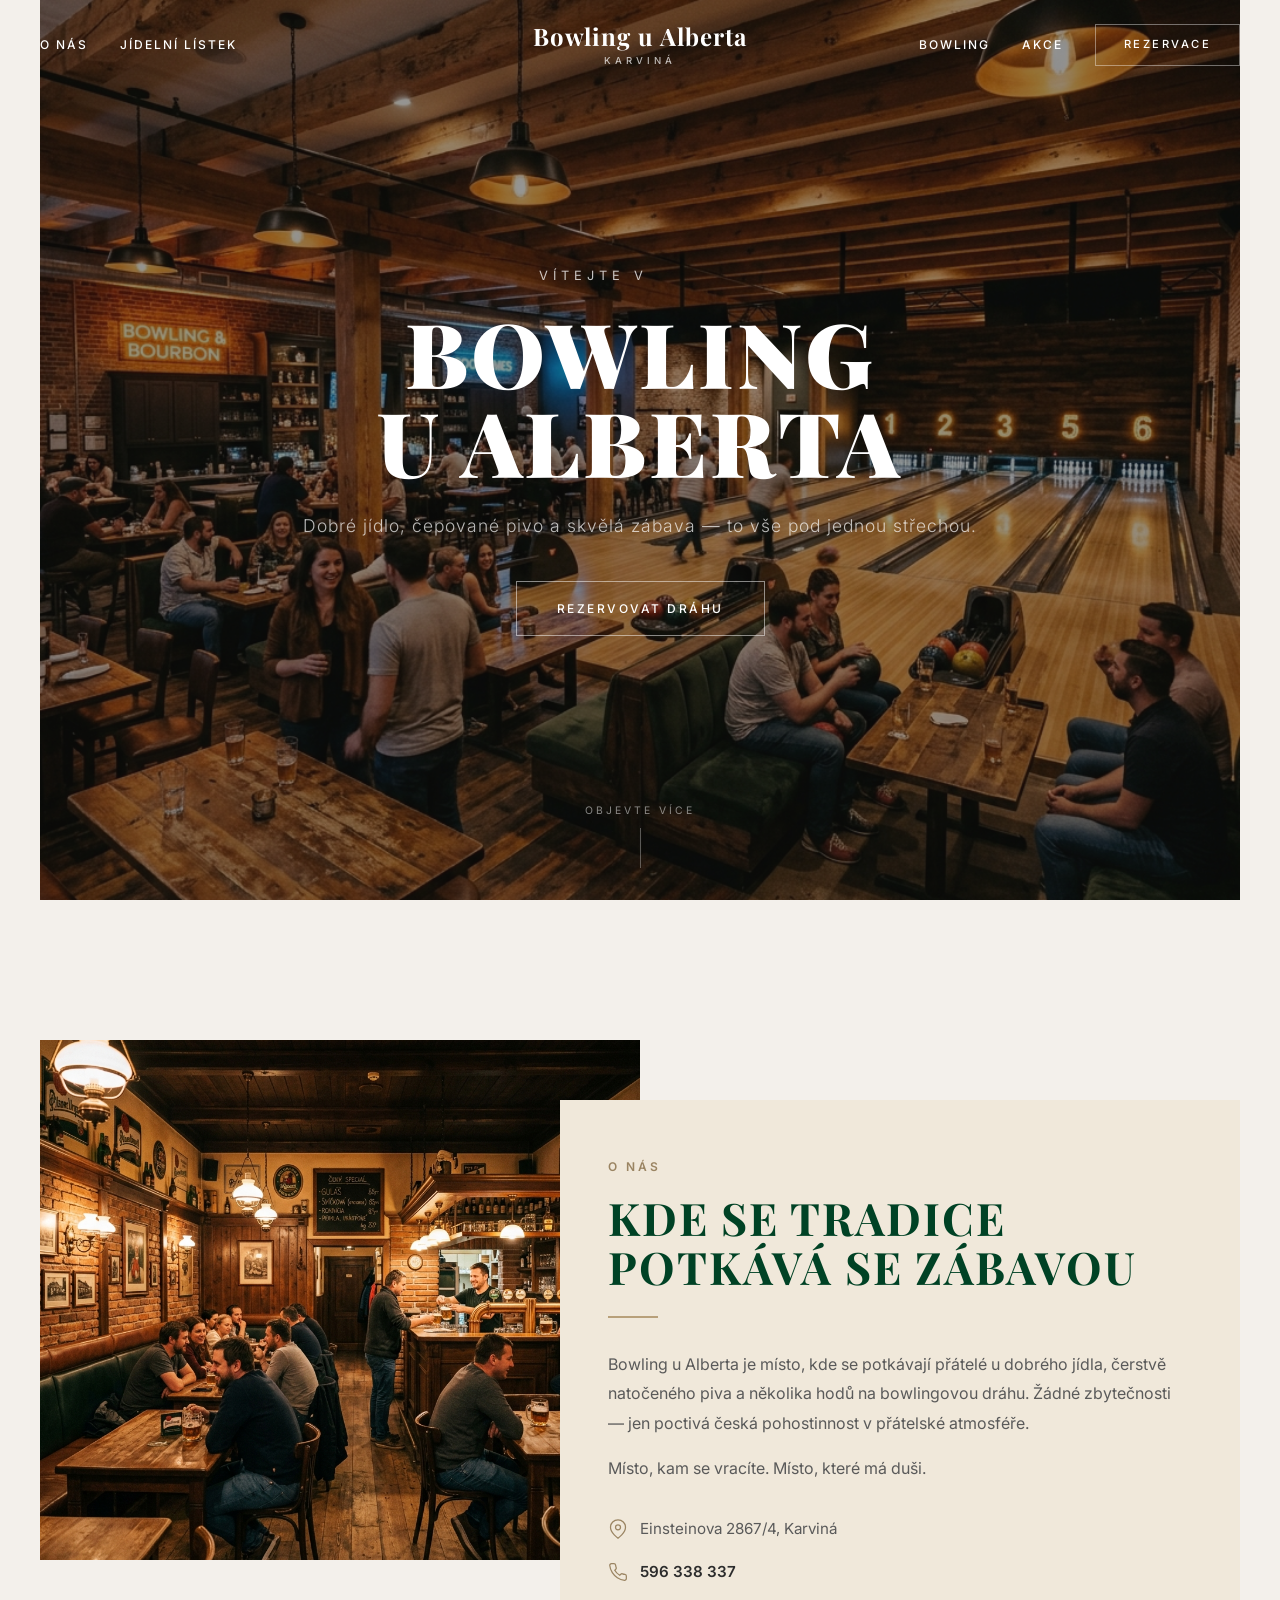
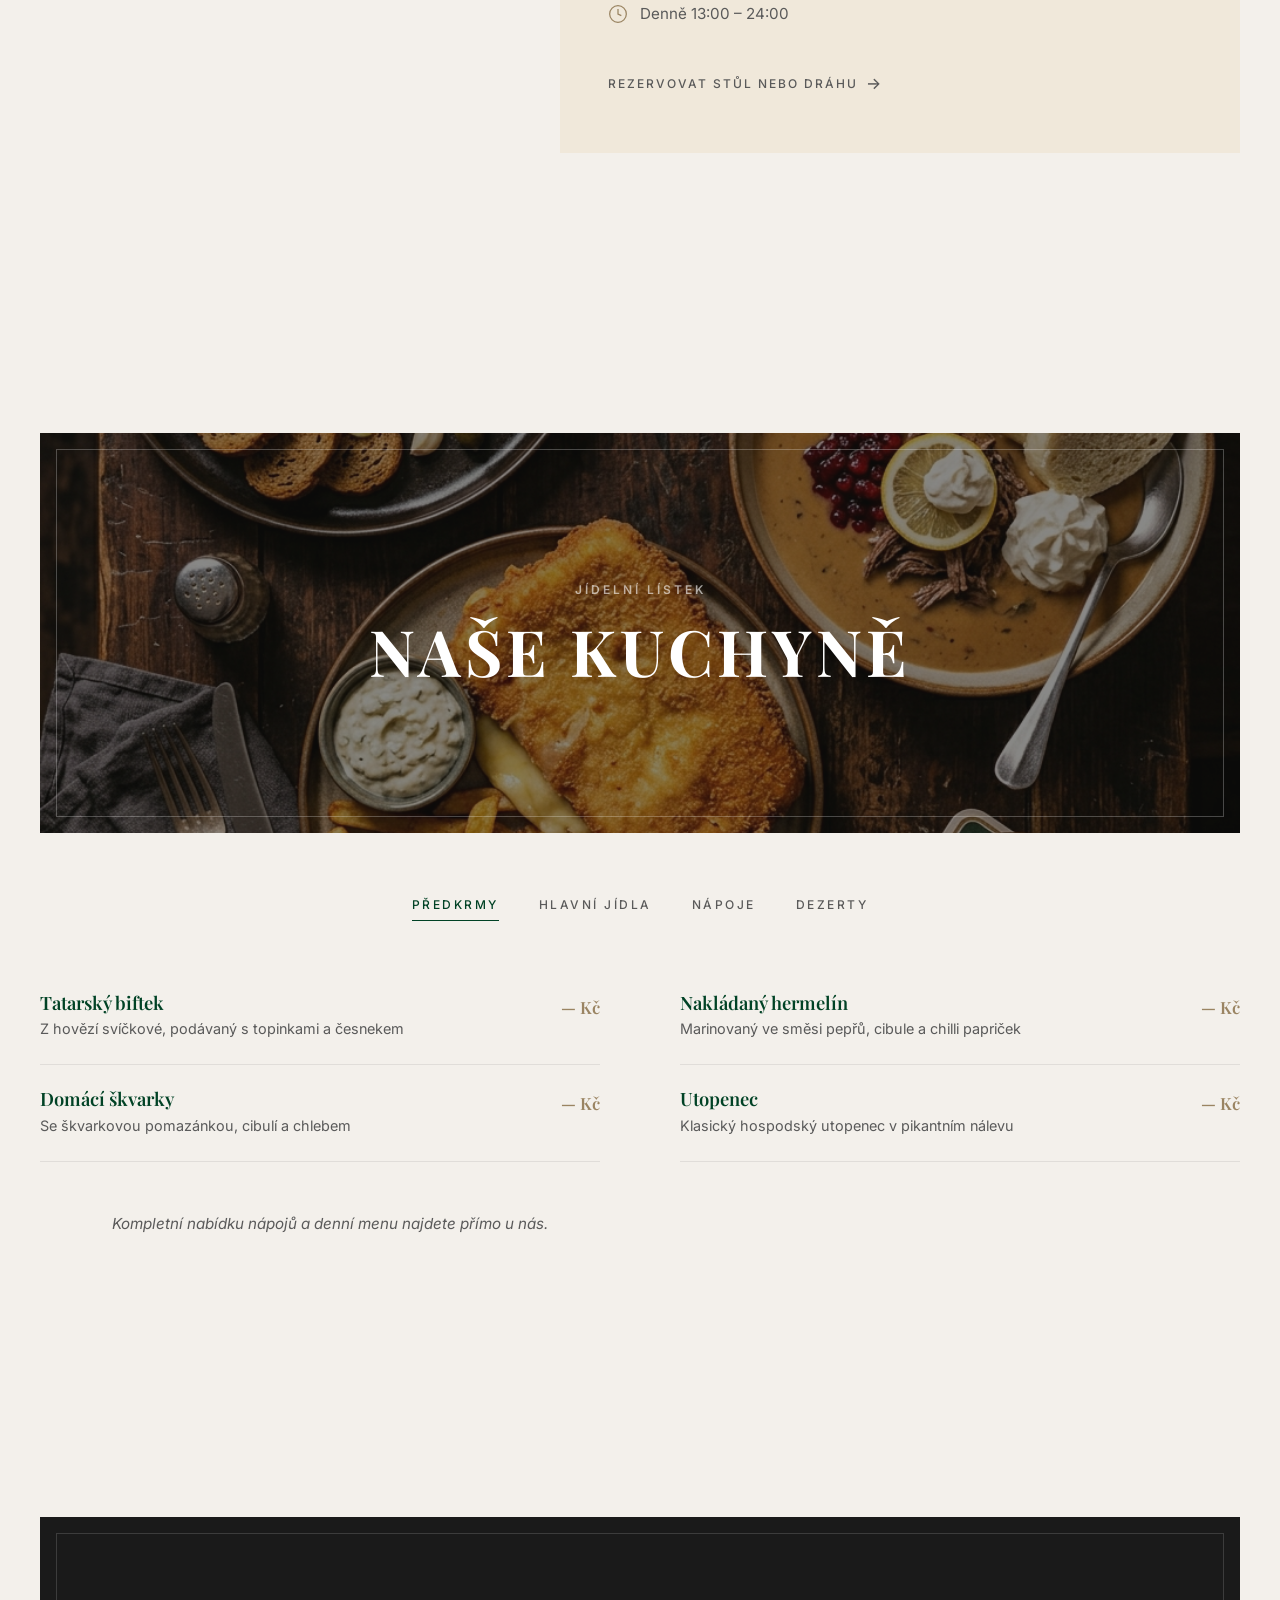
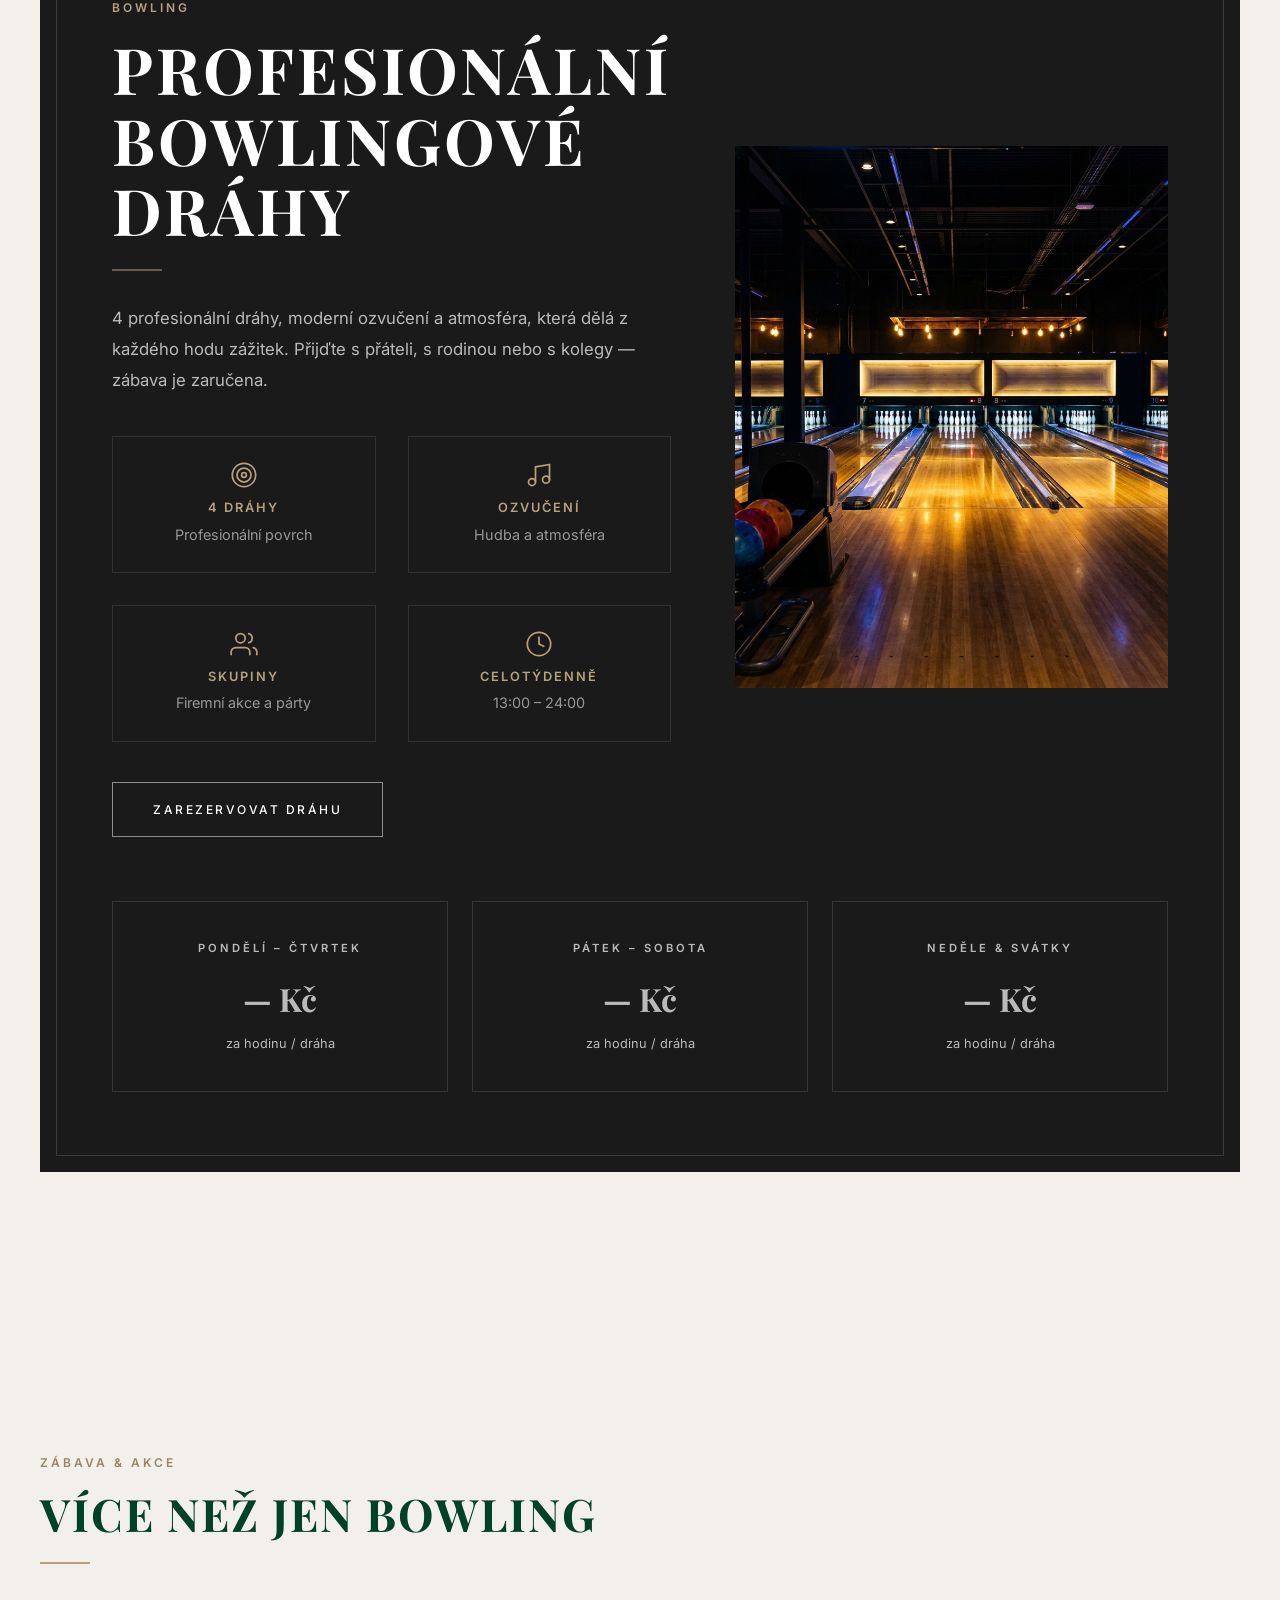
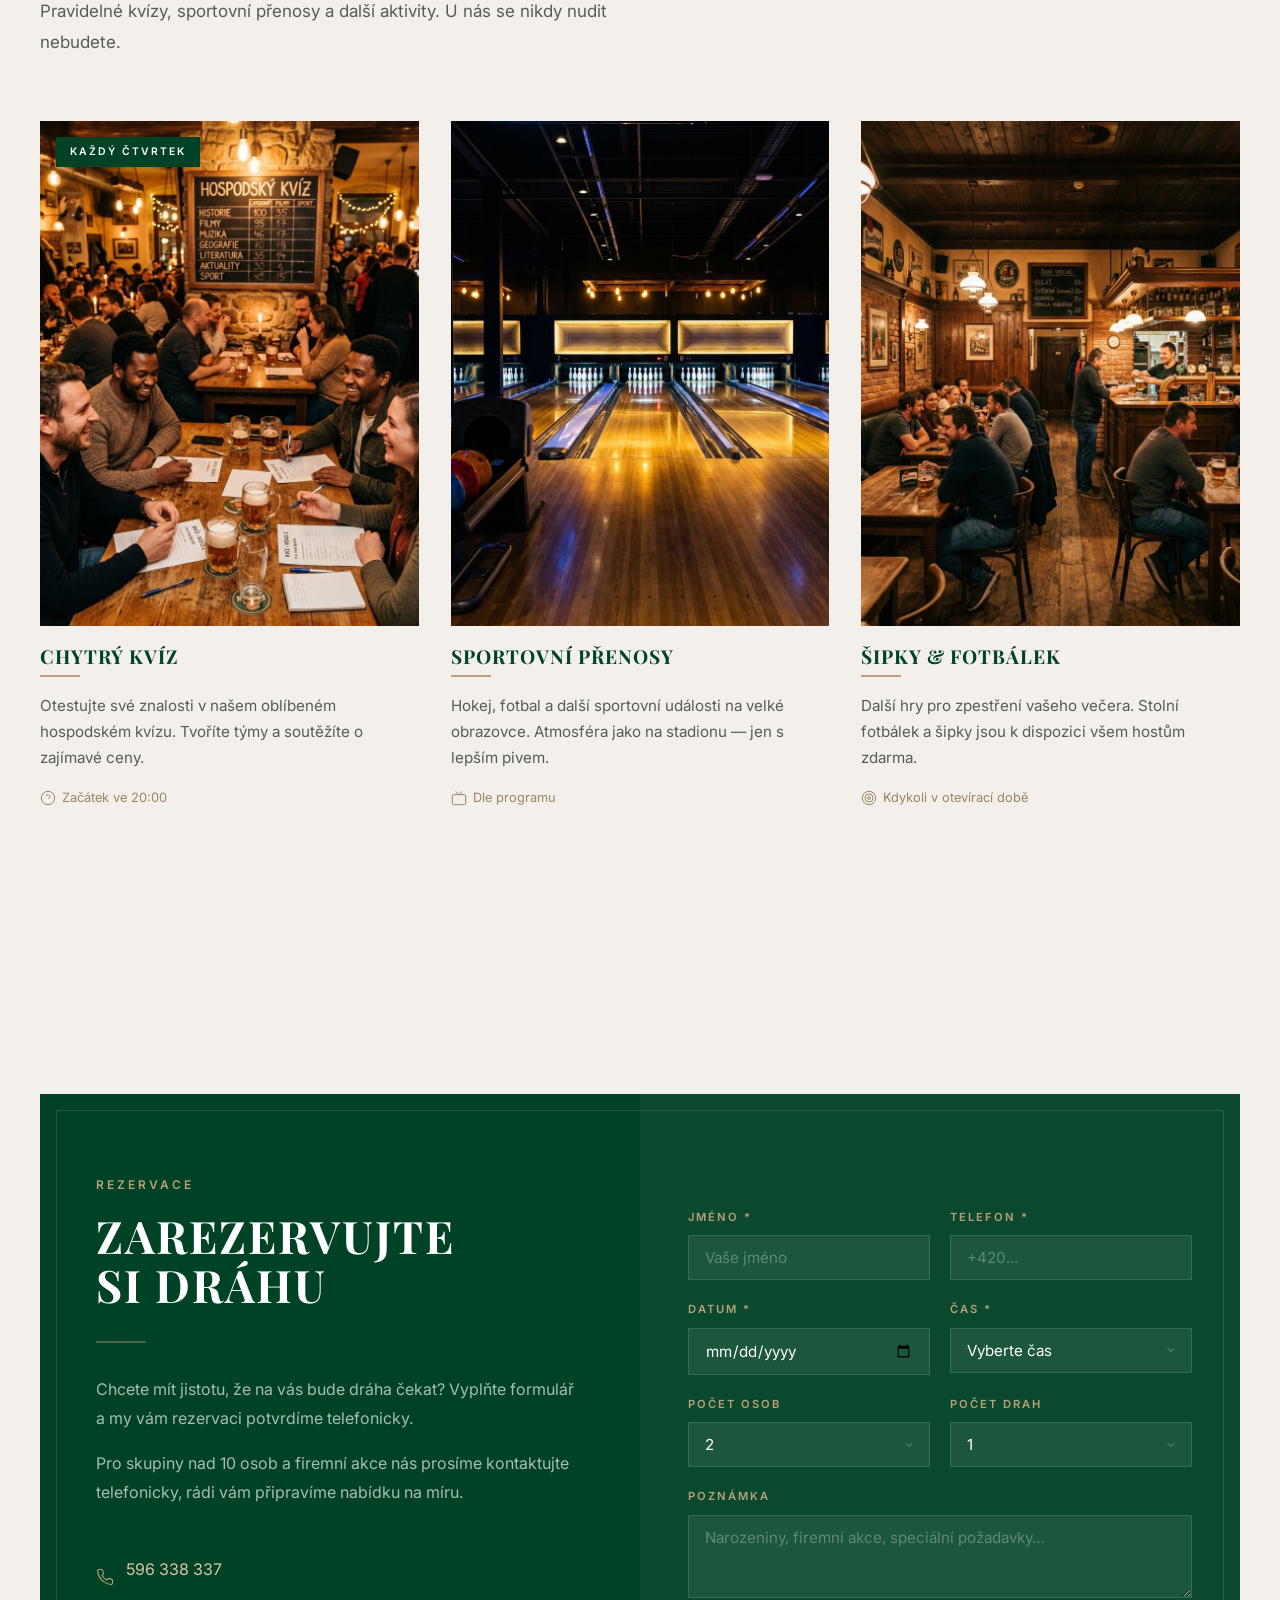
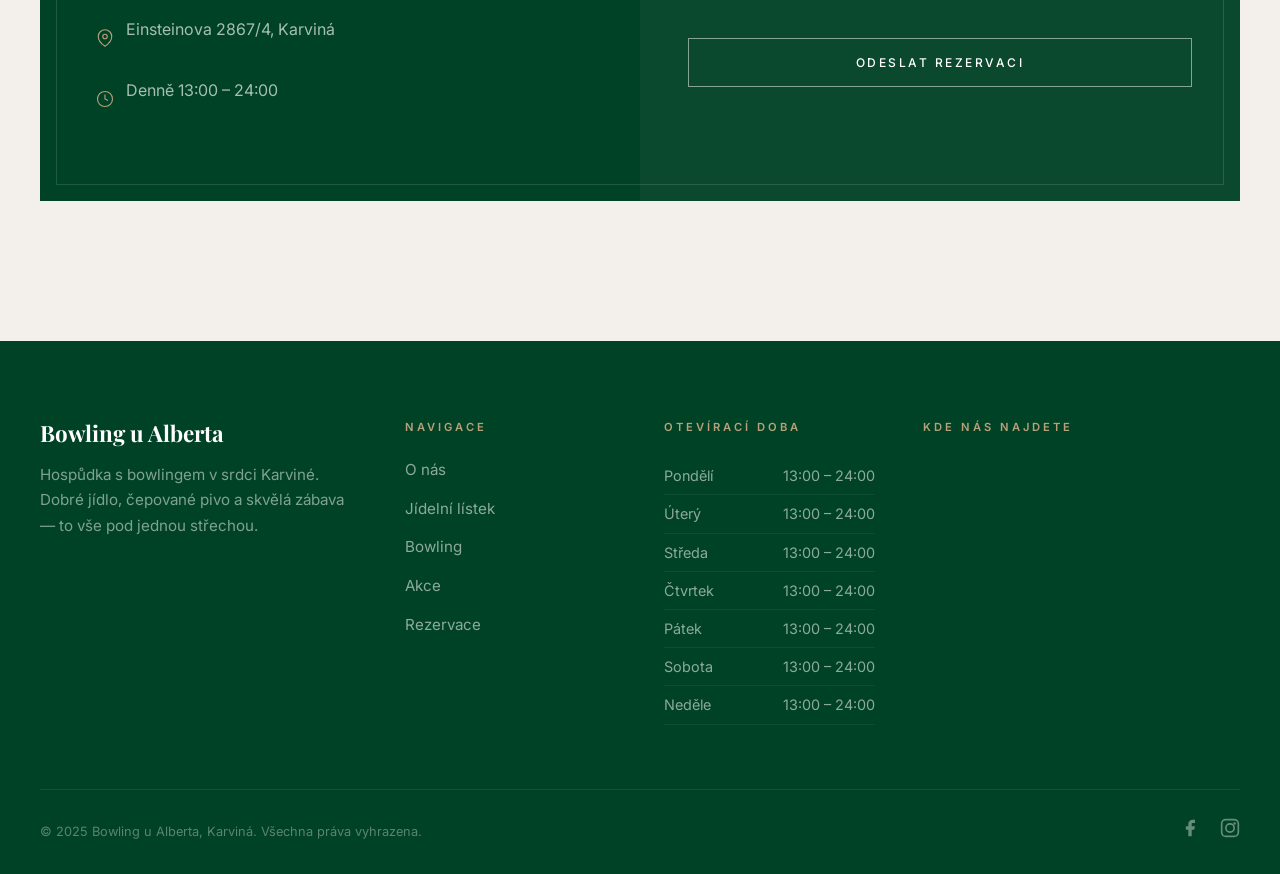
==== commit 7fbfeca0: "fix: complete mobile UX/UI overhaul - Mobile nav: slide animation (fixes opacity bleed-through) - Re" ====
--- a/index.html
+++ b/index.html
@@ -292,22 +292,22 @@
 
           <div class="bowling__features">
             <div class="bowling__feature">
-              <span class="bowling__feature-icon">🎳</span>
+              <svg class="bowling__feature-icon" viewBox="0 0 24 24" fill="none" stroke="currentColor" stroke-width="1.5"><circle cx="12" cy="12" r="10"/><circle cx="12" cy="12" r="6"/><circle cx="12" cy="12" r="2"/></svg>
               <h3>4 dráhy</h3>
               <p>Profesionální povrch</p>
             </div>
             <div class="bowling__feature">
-              <span class="bowling__feature-icon">🎵</span>
+              <svg class="bowling__feature-icon" viewBox="0 0 24 24" fill="none" stroke="currentColor" stroke-width="1.5"><path d="M9 18V5l12-2v13"/><circle cx="6" cy="18" r="3"/><circle cx="18" cy="16" r="3"/></svg>
               <h3>Ozvučení</h3>
               <p>Hudba a atmosféra</p>
             </div>
             <div class="bowling__feature">
-              <span class="bowling__feature-icon">👥</span>
+              <svg class="bowling__feature-icon" viewBox="0 0 24 24" fill="none" stroke="currentColor" stroke-width="1.5"><path d="M17 21v-2a4 4 0 0 0-4-4H5a4 4 0 0 0-4 4v2"/><circle cx="9" cy="7" r="4"/><path d="M23 21v-2a4 4 0 0 0-3-3.87"/><path d="M16 3.13a4 4 0 0 1 0 7.75"/></svg>
               <h3>Skupiny</h3>
               <p>Firemní akce a párty</p>
             </div>
             <div class="bowling__feature">
-              <span class="bowling__feature-icon">🕐</span>
+              <svg class="bowling__feature-icon" viewBox="0 0 24 24" fill="none" stroke="currentColor" stroke-width="1.5"><circle cx="12" cy="12" r="10"/><polyline points="12 6 12 12 16 14"/></svg>
               <h3>Celotýdenně</h3>
               <p>13:00 – 24:00</p>
             </div>
@@ -363,7 +363,7 @@
           <h3 class="hall-card__title">Chytrý kvíz</h3>
           <hr class="hall-card__rule">
           <p class="hall-card__desc">Otestujte své znalosti v našem oblíbeném hospodském kvízu. Tvoříte týmy a soutěžíte o zajímavé ceny.</p>
-          <span class="hall-card__meta">🧠 Začátek ve 20:00</span>
+          <span class="hall-card__meta"><svg class="hall-card__meta-icon" viewBox="0 0 24 24" fill="none" stroke="currentColor" stroke-width="1.5"><circle cx="12" cy="12" r="10"/><path d="M9.09 9a3 3 0 0 1 5.83 1c0 2-3 3-3 3"/><line x1="12" y1="17" x2="12.01" y2="17"/></svg> Začátek ve 20:00</span>
         </div>
 
         <div class="hall-card reveal">
@@ -374,7 +374,7 @@
           <hr class="hall-card__rule">
           <p class="hall-card__desc">Hokej, fotbal a další sportovní události na velké obrazovce.
              Atmosféra jako na stadionu — jen s lepším pivem.</p>
-          <span class="hall-card__meta">📺 Dle programu</span>
+          <span class="hall-card__meta"><svg class="hall-card__meta-icon" viewBox="0 0 24 24" fill="none" stroke="currentColor" stroke-width="1.5"><rect x="2" y="7" width="20" height="15" rx="2" ry="2"/><polyline points="17 2 12 7 7 2"/></svg> Dle programu</span>
         </div>
 
         <div class="hall-card reveal">
@@ -384,7 +384,7 @@
           <h3 class="hall-card__title">Šipky & Fotbálek</h3>
           <hr class="hall-card__rule">
           <p class="hall-card__desc">Další hry pro zpestření vašeho večera. Stolní fotbálek a šipky jsou k dispozici všem hostům zdarma.</p>
-          <span class="hall-card__meta">🎯 Kdykoli v otevírací době</span>
+          <span class="hall-card__meta"><svg class="hall-card__meta-icon" viewBox="0 0 24 24" fill="none" stroke="currentColor" stroke-width="1.5"><circle cx="12" cy="12" r="10"/><circle cx="12" cy="12" r="6"/><circle cx="12" cy="12" r="2"/></svg> Kdykoli v otevírací době</span>
         </div>
       </div>
     </div>
--- a/style.css
+++ b/style.css
@@ -82,6 +82,21 @@
 
 ::selection { background: var(--champagne); color: var(--charcoal); }
 
+/* Focus visible for accessibility */
+:focus-visible {
+  outline: 2px solid var(--champagne);
+  outline-offset: 2px;
+}
+
+button:focus-visible,
+a:focus-visible,
+input:focus-visible,
+select:focus-visible,
+textarea:focus-visible {
+  outline: 2px solid var(--champagne);
+  outline-offset: 2px;
+}
+
 
 /* ===================================================
    UTILITY
@@ -352,11 +367,15 @@
 
 .header--scrolled .header__burger span { background: var(--hunter); }
 
+/* Header when mobile nav is open */
+.header--nav-open .header__logo-text { color: var(--white) !important; }
+.header--nav-open .header__burger span { background: var(--white) !important; }
+
 .header__burger.active span:nth-child(1) { transform: translateY(6.5px) rotate(45deg); }
 .header__burger.active span:nth-child(2) { opacity: 0; }
 .header__burger.active span:nth-child(3) { transform: translateY(-6.5px) rotate(-45deg); }
 
-/* Mobile overlay */
+/* Mobile overlay — slide from right (opaque background) */
 .mobile-nav {
   position: fixed;
   inset: 0;
@@ -371,22 +390,36 @@
   align-items: center;
   justify-content: center;
   gap: 28px;
-  opacity: 0;
+  transform: translateX(100%);
   pointer-events: none;
+  visibility: hidden;
   overflow: hidden;
-  transition: opacity 350ms var(--ease);
-}
-
-.mobile-nav.active { opacity: 1; pointer-events: all; }
+  transition: transform 450ms var(--ease-smooth), visibility 0ms linear 450ms;
+}
+
+.mobile-nav.active {
+  transform: translateX(0);
+  pointer-events: all;
+  visibility: visible;
+  transition: transform 450ms var(--ease-smooth), visibility 0ms linear 0ms;
+}
 
 .mobile-nav__link {
   font-family: var(--font-serif);
   font-size: 2.2rem;
   color: var(--white);
   text-decoration: none;
+  min-height: 44px;
+  display: flex;
+  align-items: center;
   opacity: 0;
   transform: translateY(20px);
-  transition: all 350ms var(--ease);
+  transition: opacity 350ms var(--ease), transform 350ms var(--ease);
+}
+
+.mobile-nav__link:hover,
+.mobile-nav__link:focus-visible {
+  color: var(--champagne-light);
 }
 
 .mobile-nav.active .mobile-nav__link { opacity: 1; transform: translateY(0); }
@@ -832,9 +865,13 @@
 }
 
 .bowling__feature-icon {
-  font-size: 1.6rem;
-  margin-bottom: 12px;
+  width: 28px;
+  height: 28px;
+  margin: 0 auto 12px;
   display: block;
+  color: var(--champagne);
+  stroke-linecap: round;
+  stroke-linejoin: round;
 }
 
 .bowling__feature h3 {
@@ -965,9 +1002,18 @@
 }
 
 .hall-card__meta {
-  display: block;
+  display: inline-flex;
+  align-items: center;
+  gap: 6px;
   margin-top: 16px;
   font-size: 0.8rem;
+  color: var(--champagne-dark);
+}
+
+.hall-card__meta-icon {
+  width: 16px;
+  height: 16px;
+  flex-shrink: 0;
   color: var(--champagne-dark);
 }
 
@@ -1345,11 +1391,11 @@
   :root {
     --section-gap: 100px;
     --frame-inset: 24px;
+    --header-height: 80px;
   }
 
   .header__nav-left,
-  .header__nav-right .header__link,
-  .header__cta { display: none; }
+  .header__nav-right { display: none; }
 
   .header__burger { display: flex; }
 
@@ -1363,6 +1409,11 @@
   .framed__image { aspect-ratio: 16/9; }
 
   .menu__grid { grid-template-columns: 1fr; }
+
+  .menu__tab {
+    min-height: 44px;
+    padding: 12px 8px;
+  }
 
   .hall-grid { grid-template-columns: 1fr; gap: 48px; }
   .hall-card__image { aspect-ratio: 16/10; }
@@ -1386,6 +1437,28 @@
   :root {
     --section-gap: 72px;
     --frame-inset: 16px;
+    --header-height: 70px;
+  }
+
+  /* Header mobile */
+  .header__logo-text {
+    font-size: 1.25rem;
+  }
+
+  .header__logo-sub {
+    font-size: 0.55rem;
+    letter-spacing: 3px;
+  }
+
+  /* Hero mobile */
+  .hero {
+    min-height: 100vh;
+    min-height: 100dvh;
+  }
+
+  .hero__pre {
+    font-size: 0.7rem;
+    letter-spacing: 3px;
   }
 
   .hero__title {
@@ -1393,34 +1466,277 @@
     letter-spacing: 1px;
   }
 
+  .hero__sub {
+    font-size: 0.95rem;
+    padding: 0 8px;
+    margin-bottom: 32px;
+  }
+
   .hero__image-wrap {
     left: var(--frame-inset);
     right: var(--frame-inset);
   }
 
+  .hero__scroll {
+    bottom: 24px;
+  }
+
+  /* About mobile */
   .about__card {
-    padding: 36px 28px;
+    padding: 36px 24px;
     margin-top: -24px;
   }
 
-  .about__image { min-height: 300px; }
-
-  .framed { padding: 40px 24px; margin: 0 var(--frame-inset); }
-  .framed::before { inset: 10px; }
-
-  .bowling__features { grid-template-columns: 1fr; }
-
-  .menu-hero { height: 280px; }
-  .menu-hero::before { inset: 10px; }
-
-  .menu__tabs { flex-wrap: wrap; gap: 16px 24px; }
-
+  .about__card h2 {
+    font-size: 1.6rem;
+    letter-spacing: 1px;
+  }
+
+  .about__image { min-height: 280px; }
+
+  /* Menu mobile */
+  .menu-hero { height: 240px; }
+  .menu-hero::before { inset: 8px; }
+
+  .menu-hero__content h2 {
+    font-size: clamp(1.8rem, 8vw, 2.8rem);
+    letter-spacing: 2px;
+  }
+
+  .menu__tabs {
+    display: flex;
+    flex-wrap: nowrap;
+    gap: 0;
+    overflow-x: auto;
+    -webkit-overflow-scrolling: touch;
+    scrollbar-width: none;
+    -ms-overflow-style: none;
+    justify-content: flex-start;
+    margin: 40px 0 36px;
+    padding-bottom: 2px;
+  }
+
+  .menu__tabs::-webkit-scrollbar { display: none; }
+
+  .menu__tab {
+    min-height: 44px;
+    padding: 12px 16px;
+    white-space: nowrap;
+    flex-shrink: 0;
+    font-size: 0.65rem;
+  }
+
+  .menu__item-name {
+    font-size: 1.05rem;
+  }
+
+  .menu__item-desc {
+    font-size: 0.85rem;
+  }
+
+  .menu__note {
+    margin-top: 32px;
+    font-size: 0.85rem;
+  }
+
+  /* Bowling / Framed mobile */
+  .framed {
+    padding: 36px 20px;
+    margin: 0 var(--frame-inset);
+  }
+  .framed::before { inset: 8px; }
+
+  .framed__text h2 {
+    font-size: clamp(1.5rem, 7vw, 2.2rem);
+    letter-spacing: 1px;
+  }
+
+  .framed__text p {
+    font-size: 0.95rem;
+  }
+
+  .framed__image { aspect-ratio: 4/3; }
+
+  .bowling__features {
+    grid-template-columns: 1fr 1fr;
+    gap: 16px;
+    margin-top: 28px;
+  }
+
+  .bowling__feature {
+    padding: 16px 12px;
+  }
+
+  .bowling__feature-icon {
+    width: 24px;
+    height: 24px;
+  }
+
+  .bowling__feature h3 {
+    font-size: 0.7rem;
+    letter-spacing: 1.5px;
+  }
+
+  .bowling__feature p {
+    font-size: 0.8rem;
+  }
+
+  .bowling__pricing {
+    margin-top: 40px;
+    gap: 12px;
+  }
+
+  .bowling__price-card {
+    padding: 24px 16px;
+  }
+
+  .bowling__price-card-price {
+    font-size: 1.6rem;
+  }
+
+  /* Events / Hall cards mobile */
+  .hall-grid { gap: 40px; }
+
+  .hall-card__title {
+    font-size: 1.05rem;
+    margin-top: 16px;
+  }
+
+  .hall-card__desc {
+    font-size: 0.9rem;
+  }
+
+  /* Reservation mobile */
   .reservation { margin: 0; }
-  .reservation::before { inset: 10px; }
-  .reservation__info { padding: 40px 24px; }
-  .reservation__form-wrap { padding: 32px 24px; }
+  .reservation::before { inset: 8px; }
+
+  .reservation__info {
+    padding: 36px 24px;
+  }
+
+  .reservation__info h2 {
+    font-size: 1.6rem;
+    letter-spacing: 1px;
+  }
+
+  .reservation__form-wrap {
+    padding: 32px 24px;
+  }
+
   .form__row { grid-template-columns: 1fr; }
 
-  .footer__grid { grid-template-columns: 1fr; }
+  .form__input,
+  .form__select,
+  .form__textarea {
+    padding: 14px 16px;
+    font-size: 16px; /* Prevents iOS zoom on focus */
+    min-height: 48px;
+  }
+
+  .form__submit {
+    background: var(--champagne-dark);
+    border-color: var(--champagne-dark);
+    color: var(--white);
+    min-height: 52px;
+    font-size: 0.8rem;
+    margin-top: 16px;
+  }
+
+  .form__submit:hover,
+  .form__submit:active {
+    background: var(--champagne);
+    border-color: var(--champagne);
+    color: var(--charcoal);
+  }
+
+  /* Footer mobile */
+  .footer { padding: 56px 0 0; }
+  .footer__grid { grid-template-columns: 1fr; gap: 32px; }
   .footer__bottom { flex-direction: column; gap: 16px; text-align: center; }
-}
+  .footer__map { height: 180px; }
+
+  /* Mobile nav tweaks */
+  .mobile-nav { gap: 20px; }
+  .mobile-nav__link {
+    font-size: 1.8rem;
+    min-height: 48px;
+    padding: 4px 0;
+  }
+
+  /* Buttons touch target */
+  .btn {
+    min-height: 48px;
+    padding: 14px 32px;
+  }
+
+  /* Section heading sizes */
+  #akce h2 {
+    font-size: clamp(1.5rem, 7vw, 2rem) !important;
+  }
+}
+
+
+/* ===================================================
+   RESPONSIVE — SMALL MOBILE
+   =================================================== */
+
+@media (max-width: 380px) {
+  :root {
+    --frame-inset: 12px;
+  }
+
+  .hero__title {
+    font-size: 2rem;
+  }
+
+  .framed__text h2 {
+    font-size: 1.4rem;
+  }
+
+  .about__card h2 {
+    font-size: 1.4rem;
+  }
+
+  .bowling__features {
+    grid-template-columns: 1fr;
+    gap: 12px;
+  }
+
+  .menu__tab {
+    padding: 10px 12px;
+    font-size: 0.6rem;
+  }
+
+  .mobile-nav__link {
+    font-size: 1.5rem;
+  }
+}
+
+
+/* ===================================================
+   ACCESSIBILITY — Reduced Motion
+   =================================================== */
+
+@media (prefers-reduced-motion: reduce) {
+  *,
+  *::before,
+  *::after {
+    animation-duration: 0.01ms !important;
+    animation-iteration-count: 1 !important;
+    transition-duration: 0.01ms !important;
+    scroll-behavior: auto !important;
+  }
+
+  .reveal {
+    opacity: 1;
+    transform: none;
+  }
+
+  .mobile-nav {
+    transition: none;
+  }
+
+  .mobile-nav__link {
+    transition: none;
+  }
+}
